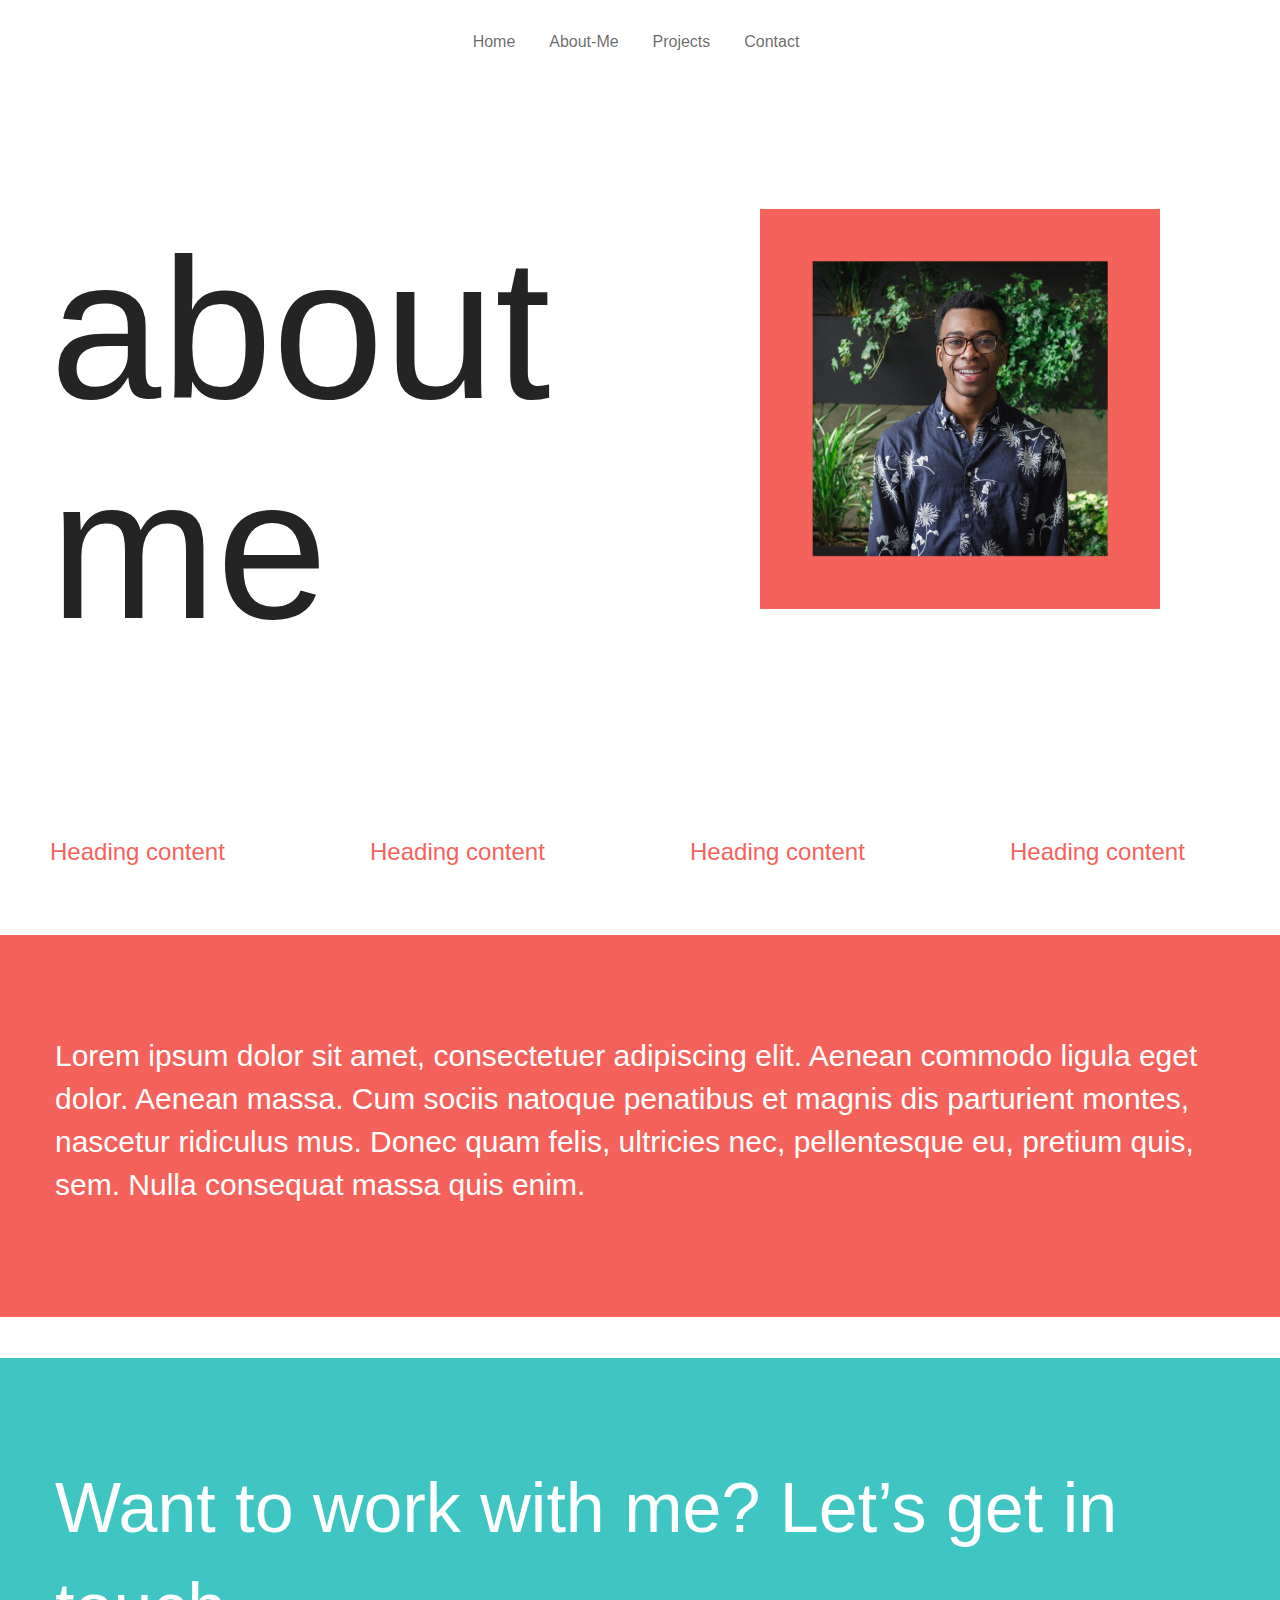
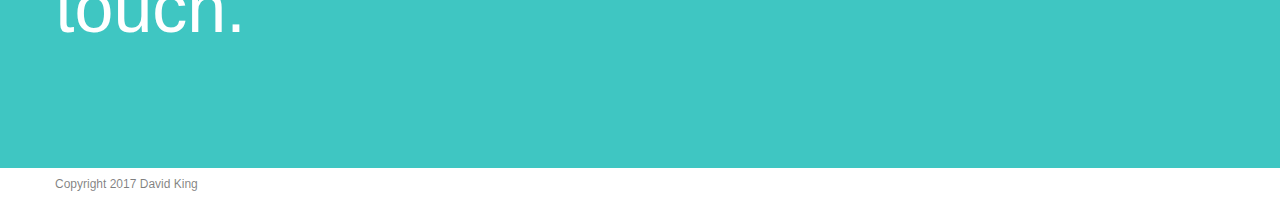
==== about-me.html @ 6af310e0 "edits" ====
<!doctype html>
<html>
<head>
    <meta charset="utf-8">
    <meta name="keywords" content="">
    <meta name="description" content="">
    <meta name="viewport" content="width=device-width, initial-scale=1, user-scalable=0">
    <link rel="shortcut icon" type="image/png" href="favicon.png">
    
	<link rel="stylesheet" type="text/css" href="./css/bootstrap.min.css">
	<link rel="stylesheet" type="text/css" href="style.css">
	<link rel="stylesheet" href="./css/animate.min.css"><link rel="stylesheet" href="./css/font-awesome.min.css">
    
	<script src="./js/jquery-2.1.0.min.js"></script>
	<script src="./js/bootstrap.min.js"></script>
	<script src="./js/blocs.min.js"></script>
    <title>About-Me</title>

    
<!-- Google Analytics -->
 
<!-- Google Analytics END -->
    
</head>
<body>
<!-- Main container -->
<div class="page-container">
    
<!-- bloc-0 -->
<div class="bloc l-bloc bgc-white" id="bloc-0">
	<div class="container">
		<nav class="navbar nav-center row">
			<div class="navbar-header">
				<button id="nav-toggle" type="button" class="ui-navbar-toggle navbar-toggle" data-toggle="collapse" data-target=".navbar-1">
					<span class="sr-only">Toggle navigation</span><span class="icon-bar"></span><span class="icon-bar"></span><span class="icon-bar"></span>
				</button>
			</div>
			<div class="collapse navbar-collapse navbar-1">
				<ul class="site-navigation nav navbar-nav ">
					<li>
						<a href="index.html">Home</a>
					</li>
					<li>
						<a href="about-me.html">About-Me</a>
					</li>
					<li>
						<a href="projects.html">Projects</a>
					</li>
					<li>
						<a href="#contact" id="pl-undefined">Contact</a>
					</li>
				</ul>
			</div>
		</nav>
	</div>
</div>
<!-- bloc-0 END -->

<!-- Bloc Group -->
<div class='bloc-group'>

<!-- bloc-7 -->
<div class="bloc bloc-tile-2 bgc-white l-bloc" id="bloc-7">
	<div class="container bloc-lg">
		<div class="row">
			<div class="col-sm-12">
				<h1 class="mg-md spec-font  tc-dark-jungle-green">
					about me
				</h1>
			</div>
		</div>
	</div>
</div>
<!-- bloc-7 END -->

<!-- bloc-8 -->
<div class="bloc bgc-white bloc-tile-2 l-bloc" id="bloc-8">
	<div class="container bloc-lg">
		<div class="row">
			<div class="col-sm-12">
				<img src="img/border-pic.png" class="center-block img-responsive" width="400" height="400" />
			</div>
		</div>
	</div>
</div>
<!-- bloc-8 END -->
</div>
<!-- Bloc Group END -->

<!-- Bloc Group -->
<div class='bloc-group'>

<!-- bloc-9 -->
<div class="bloc bloc-tile-4 bgc-white l-bloc" id="bloc-9">
	<div class="container bloc-md">
		<div class="row">
			<div class="col-sm-12">
				<h3 class="mg-md tc-pastel-red">
					Heading content
				</h3>
			</div>
		</div>
	</div>
</div>
<!-- bloc-9 END -->

<!-- bloc-10 -->
<div class="bloc bgc-white bloc-tile-4 l-bloc" id="bloc-10">
	<div class="container bloc-md">
		<div class="row">
			<div class="col-sm-12">
				<h3 class="mg-md tc-pastel-red">
					Heading content
				</h3>
			</div>
		</div>
	</div>
</div>
<!-- bloc-10 END -->

<!-- bloc-11 -->
<div class="bloc bgc-white bloc-tile-4 l-bloc" id="bloc-11">
	<div class="container bloc-md">
		<div class="row">
			<div class="col-sm-12">
				<h3 class="mg-md tc-pastel-red">
					Heading content
				</h3>
			</div>
		</div>
	</div>
</div>
<!-- bloc-11 END -->

<!-- bloc-12 -->
<div class="bloc bloc-tile-4 bgc-white l-bloc" id="bloc-12">
	<div class="container bloc-md">
		<div class="row">
			<div class="col-sm-12">
				<h3 class="mg-md tc-pastel-red">
					Heading content
				</h3>
			</div>
		</div>
	</div>
</div>
<!-- bloc-12 END -->
</div>
<!-- Bloc Group END -->

<!-- contact -->
<div class="bloc bgc-pastel-red tc-white" id="contact">
	<div class="container bloc-lg">
		<div class="row">
			<div class="col-sm-12">
				<p>
					Lorem ipsum dolor sit amet, consectetuer adipiscing elit. Aenean commodo ligula eget dolor. Aenean massa. Cum sociis natoque penatibus et magnis dis parturient montes, nascetur ridiculus mus. Donec quam felis, ultricies nec, pellentesque eu, pretium quis, sem. Nulla consequat massa quis enim.
				</p>
			</div>
		</div>
	</div>
</div>
<!-- contact END -->

<!-- bloc-14 -->
<div class="bloc bgc-white l-bloc" id="bloc-14">
	<div class="container bloc-sm">
		<div class="row">
			<div class="col-sm-12">
			</div>
		</div>
	</div>
</div>
<!-- bloc-14 END -->

<!-- bloc-15 -->
<div class="bloc bgc-medium-turquoise tc-white" id="bloc-15">
	<div class="container bloc-lg">
		<div class="row">
			<div class="col-sm-12">
				<p>
					Want to work with me? Let&rsquo;s get in touch.
				</p>
			</div>
		</div>
	</div>
</div>
<!-- bloc-15 END -->

<!-- ScrollToTop Button -->
<a class="bloc-button btn btn-d scrollToTop" onclick="scrollToTarget('1')"><span class="fa fa-chevron-up"></span></a>
<!-- ScrollToTop Button END-->


<!-- Footer - bloc-26 -->
<div class="bloc bgc-white l-bloc" id="bloc-26">
	<div class="container">
		<div class="row">
			<div class="col-sm-12">
				<h6 class="mg-md">
					Copyright 2017 David King
				</h6>
			</div>
		</div>
	</div>
</div>
<!-- Footer - bloc-26 END -->

</div>
<!-- Main container END -->
    

</body>
</html>
---- style.css ----
/*-----------------------------------------------------------------------------------
	    me
        Built with Blocs
-----------------------------------------------------------------------------------*/

body{
	margin:0;
	padding:0;
    background:#FFF;
    overflow-x:hidden;
    -webkit-font-smoothing: antialiased;
    -moz-osx-font-smoothing: grayscale;
}
a:hover{text-decoration: none; cursor:pointer;}

a,button{outline: none!important;} /* Prevent ugly blue glow on chrome and safari */

#page-loading-blocs-notifaction{position: fixed;top: 0;bottom: 0;width: 100%;z-index:100000;background:#FFFFFF url("img/pageload-spinner.gif") no-repeat center center;}

/* = Blocs
-------------------------------------------------------------- */

.bloc{
	width:100%;
	clear:both;
	background: 50% 50% no-repeat;
	padding:0 50px;
	-webkit-background-size: cover;
	-moz-background-size: cover;
	-o-background-size: cover;
	background-size: cover;
	position:relative;
}
.bloc .container{
	padding-left:0;
	padding-right:0;
}


/* Sizes */

.bloc-lg{
	padding:100px 50px;
}
.bloc-md{
	padding:50px;
}
.bloc-sm{
	padding:20px 50px;
}


/* Group Styles */

.bloc-group{
	display:flex;
}
.bloc-group .bloc{
	flex: 1;
}
.bloc-tile-2{
	width:50%;
}
.bloc-tile-3{
	width:33.33333333%;
}
.bloc-tile-4{
	width:25%;
}
.bloc-tile-2 .container, .bloc-tile-3 .container, .bloc-tile-4 .container{
	width:100%;
}


/* Background Styles */

.bg-center,.bg-l-edge,.bg-r-edge,.bg-t-edge,.bg-b-edge,.bg-tl-edge,.bg-bl-edge,.bg-tr-edge,.bg-br-edge,.bg-repeat{
	-webkit-background-size: auto!important;
	-moz-background-size: auto!important;
	-o-background-size: auto!important;
	background-size: auto!important;
}


/* Video Background Styles */

.video-bg-container, .bloc-video{
	position: absolute;
	top: 0;
	bottom: 0;
	left: 50%;
	right: -50%;
	overflow: hidden;
	transform: translateX(-50%);
	-webkit-transform:translateX(-50%);
}
.bloc-video{
	width: auto;
	height: auto;
	min-width: 100%;
	min-height: 100%;
	z-index: 0;
}


/* Background Effects */

.b-parallax{
	background-attachment:fixed;
}


/* Dark theme */

.d-bloc{
	color:rgba(255,255,255,.7);
}
.d-bloc button:hover{
	color:rgba(255,255,255,.9);
}
.d-bloc .icon-round,.d-bloc .icon-square,.d-bloc .icon-rounded,.d-bloc .icon-semi-rounded-a,.d-bloc .icon-semi-rounded-b{
	border-color:rgba(255,255,255,.9);
}
.d-bloc .divider-h span{
	border-color:rgba(255,255,255,.2);
}
.d-bloc .a-btn,.d-bloc .navbar a,.d-bloc .navbar-brand, .d-bloc a .icon-sm, .d-bloc a .icon-md, .d-bloc a .icon-lg, .d-bloc a .icon-xl, .d-bloc h1 a, .d-bloc h2 a, .d-bloc h3 a, .d-bloc h4 a, .d-bloc h5 a, .d-bloc h6 a, .d-bloc p a{
	color:rgba(255,255,255,.6);
}
.d-bloc .a-btn:hover,.d-bloc .navbar a:hover,.d-bloc .navbar-brand:hover,.d-bloc a:hover .icon-sm, .d-bloc a:hover .icon-md, .d-bloc a:hover .icon-lg, .d-bloc a:hover .icon-xl, .d-bloc h1 a:hover, .d-bloc h2 a:hover, .d-bloc h3 a:hover, .d-bloc h4 a:hover, .d-bloc h5 a:hover, .d-bloc h6 a:hover, .d-bloc p a:hover{
	color:rgba(255,255,255,1);
}
.d-bloc .navbar-toggle .icon-bar{
	background:rgba(255,255,255,1);
}
.d-bloc .btn-wire,.d-bloc .btn-wire:hover{
	color:rgba(255,255,255,1);
	border-color:rgba(255,255,255,1);
}
.d-bloc .panel{
	color:rgba(0,0,0,.5);
}
.d-bloc .panel button:hover{
	color:rgba(0,0,0,.7);
}
.d-bloc .panel icon{
	border-color:rgba(0,0,0,.7);
}
.d-bloc .panel .divider-h span{
	border-color:rgba(0,0,0,.1);
}
.d-bloc .panel .a-btn{
	color:rgba(0,0,0,.6);
}
.d-bloc .panel .a-btn:hover{
	color:rgba(0,0,0,1);
}
.d-bloc .panel .btn-wire, .d-bloc .panel .btn-wire:hover{
	color:rgba(0,0,0,.7);
	border-color:rgba(0,0,0,.3);
}


/* Light theme */

.d-bloc .panel,.l-bloc{
	color:rgba(0,0,0,.5);
}
.d-bloc .panel button:hover,.l-bloc button:hover{
	color:rgba(0,0,0,.7);
}
.l-bloc .icon-round,.l-bloc .icon-square,.l-bloc .icon-rounded,.l-bloc .icon-semi-rounded-a,.l-bloc .icon-semi-rounded-b{
	border-color:rgba(0,0,0,.7);
}
.d-bloc .panel .divider-h span,.l-bloc .divider-h span{
	border-color:rgba(0,0,0,.1);
}
.d-bloc .panel .a-btn,.l-bloc .a-btn,.l-bloc .navbar a,.l-bloc .navbar-brand,.l-bloc a .icon-sm, .l-bloc a .icon-md, .l-bloc a .icon-lg, .l-bloc a .icon-xl, .l-bloc h1 a, .l-bloc h2 a, .l-bloc h3 a, .l-bloc h4 a, .l-bloc h5 a, .l-bloc h6 a, .l-bloc p a{
	color:rgba(0,0,0,.6);
}
.d-bloc .panel .a-btn:hover,.l-bloc .a-btn:hover,.l-bloc .navbar a:hover, .l-bloc .navbar-brand:hover, .l-bloc a:hover .icon-sm, .l-bloc a:hover .icon-md, .l-bloc a:hover .icon-lg, .l-bloc a:hover .icon-xl, .l-bloc h1 a:hover, .l-bloc h2 a:hover, .l-bloc h3 a:hover, .l-bloc h4 a:hover, .l-bloc h5 a:hover, .l-bloc h6 a:hover, .l-bloc p a:hover{
	color:rgba(0,0,0,1);
}
.l-bloc .navbar-toggle .icon-bar{
	color:rgba(0,0,0,.6);
}
.d-bloc .panel .btn-wire,.d-bloc .panel .btn-wire:hover,.l-bloc .btn-wire,.l-bloc .btn-wire:hover{
	color:rgba(0,0,0,.7);
	border-color:rgba(0,0,0,.3);
}

/* Bloc text custom styling */

#bloc-0 ul{
	line-height: 65px;
}
#bloc-1 h1{
	font-size: 200px;
	line-height: 400px;
}
#bloc-2 h2{
	font-size: 100px;
}
#contact-1 p{
	font-size: 70px;
}
#bloc-7 h1{
	font-size: 200px;
}
#contact p{
	font-size: 30px;
}
#bloc-15 p{
	font-size: 70px;
}
#bloc-16 h1{
	font-size: 200px;
}
#bloc-25 p{
	font-size: 70px;
}

/* = NavBar
-------------------------------------------------------------- */

.navbar{
	margin-bottom: 0;
	z-index:1;
}
.navbar-brand{
	height:auto;
	padding:3px 15px;
	font-size:25px;
	font-weight:normal;
	font-weight:600;
	line-height:44px;
}
.navbar-brand img{
	max-height: 200px;
	margin: 0 5px 0 0;
	display:inline;
}
.nav-center .navbar-brand img{
	margin:0;
}
.navbar .nav{
	padding-top: 2px;
	margin-right: -16px;
	float:right;
	z-index:1;
}
.nav > li{
	float:left;
	margin-top:4px;
	font-size:16px;
}
.navbar-nav .open .dropdown-menu > li > a{
	text-align: inherit;
}
.nav > li a:hover, .nav > li a:focus{
	background:transparent;
}
.navbar-toggle{
	margin: 10px 10px 0 0;
	border: 0px;
}
.navbar-toggle:hover{
	background:transparent!important;
}
.navbar-toggle .icon-bar{
	background-color: rgba(0,0,0,.5);
	width: 26px;
}
 /* Inverted navbar */

.nav-invert .navbar .nav{
	float:left;
}
.nav-invert .navbar-header, .nav-invert .navbar-brand{
	float:right;
}
@media (min-width: 768px){
	.site-navigation{
		position:absolute;
		top:50%;
		right:20px;
		transform:translate(0, -50%);
		-webkit-transform:translateY(-50%);
	}
	.nav > li .dropdown-menu a,.nav > li .dropdown-menu a:hover{
		color:#484848;
	}
	.nav-invert .site-navigation{
		left:0;
		right:0;
	}
	.nav-center{
		text-align:center;
	}
	.nav-center .navbar-header{
		width:100%;
	}
	.nav-center .navbar-header, .nav-center .navbar-brand, .nav-center .nav > li{
		float: none;
		display:inline-block;
	}
	.nav-center .site-navigation{
		position:relative;
		width:100%;
		margin-top:20px;
	}
.nav-center.mini-nav .navbar-toggle{
	float:none;
	margin: 10px auto 0;
	}
}
.nav > li > .dropdown a{
	background: none!important;
	display: block;
	padding: 14px 15px;
}

nav .caret{
	margin: 0 5px;
}
/* Dropdown Menus SubMenu */
	.dropdown-menu .dropdown-menu{
	top:-8px;
	left:100%;
}
.dropdown-menu .dropmenu-flow-right{
	top:100%;
	left:0;
	margin-left: -1px;
	border-top-left-radius: 0;
	border-top-right-radius: 0;
}
.dropdown-menu .dropdown span{
	border: 4px solid black;
	border-top-color:transparent;
	border-right-color:transparent;
	border-bottom-color:transparent;
	margin: 6px -5px 0 0!important;
	float: right;
}

/* = Bric adjustment margins
-------------------------------------------------------------- */

.mg-md{
	margin-top:10px;
	margin-bottom:20px;
}

/* = Buttons
-------------------------------------------------------------- */

.btn{
	margin: 0 5px 5px 0;
}
.btn.pull-right{
	margin: 0 0 5px 5px;
}
.btn-d,.btn-d:hover,.btn-d:focus{
	color:#FFF;
	background:rgba(0,0,0,.3);
}

/* Prevent ugly blue glow on chrome and safari */
button{
	outline: none!important;
}

.btn .caret{
	margin:0 0 0 5px}.dropdown a .caret{
	margin:0 0 0 5px}.btn-dropdown .dropdown-menu .dropdown{
	padding: 3px 20px;
}





.panel-sq, .panel-sq .panel-heading, .panel-sq .panel-footer{
	border-radius:0;
}
.panel-rd{
	border-radius:30px;
}
.panel-rd .panel-heading{
	border-radius:29px 29px 0 0;
}
.panel-rd .panel-footer{
	border-radius:0 0 29px 29px;
}



/* iFrame */

iframe{
	border:0;
}


/* ScrollToTop button */

.scrollToTop{
	width:40px;
	height:40px;
	position:fixed;
	bottom:20px;
	right:20px;
	opacity: 0;
	z-index: 500;
	transition: all .3s ease-in-out;
}
.scrollToTop span{
	margin-top: 6px;
}
.showScrollTop{
	font-size: 14px;
	opacity: 1;
}
/* = iPhone 6 Devices
-------------------------------------------------------------- */

.blocsapp-device-iphone6{
	background-repeat:no-repeat;
	background-size:contain;
	background-position:center;
	display: block;
	width:100%;
	height:auto;
	padding: 18%;
}
.blocsapp-device-iphone6 img{
	width:100%;
	height:auto;
	margin: 0 auto;
}
.blocsapp-device-iphone6.iphone6-space-grey{
	background-image:url("img/Apple-iPhone-6s-Space-Gray.png");
}
/* = iPad Devices
-------------------------------------------------------------- */

.blocsapp-device-ipad{
	background-repeat:no-repeat;
	background-size:contain;
	background-position:center;
	display: block;
	width:100%;
	height:auto;
	padding: 13.4%;
}
.blocsapp-device-ipad img{
	width:100%;
	height:auto;
	margin: 0 auto;
}
.blocsapp-device-ipad.ipad-silver{
	background-image:url("img/Apple-iPad-Air-2-Silver.png");
}
/* = MacBook Devices
-------------------------------------------------------------- */

.blocsapp-device-mb{
	background-repeat:no-repeat;
	background-size:contain;
	background-position:center;
	display: block;
	width:100%;
	height:auto;
	padding: 3.6% 15% 7.5%;
}
.blocsapp-device-mb img{
	width:100%;
	height:auto;
	margin: 0 auto;
}
/* = MacBook Space Grey
-------------------------------------------------------------- */

.mb-space-grey{
	background-image:url("img/Apple-Macbook-Space-Grey.png");
}

/* = Custom Styling
-------------------------------------------------------------- */

h1,h2,h3,h4,h5,h6,p,label,.btn,a{
	font-family:"Helvetica";
}
.container{
	max-width:1170px;
}
.hero-link{
	font-family:"Montserrat";
	font-size:36px;
	background-color:rgba(0,0,0,0.0)}.send-to-back{
	display:;
	overflow:visible;
	float:none;
}
.form-label{
	font-size:36px;
}
.form-box{
	border-style:solid;
	border-color:#E8EBED;
	border-width:3px 3px 3px 3px;
	padding:20px 20px 20px 20px;
}

/* = Colour
-------------------------------------------------------------- */

/* Background colour styles */

.bgc-white{
	background-color:#ffffff;
}
.bgc-medium-turquoise{
	background-color:#3FC6C2;
}
.bgc-pastel-red{
	background-color:#F5625B;
}
/* Text colour styles */

.tc-dark-jungle-green{
	color:#242425!important;
}
.tc-white{
	color:#ffffff!important;
}
.tc-pastel-red{
	color:#F5625B!important;
}
/* Button colour styles */

.btn-sandy-brown{
	background:#FFAC5C;
	color:rgba(0,0,0,.5)!important;
}
.btn-sandy-brown:hover{
	background:#cc8a4a;
	color:rgba(0,0,0,.5)!important;
}




/* = Mobile adjustments 
-------------------------------------------------------------- */
@media (max-width: 1024px)
{
    .bloc{
        padding-left: 20px; 
        padding-right: 20px;  
    }
    .bloc.full-width-bloc, .bloc-tile-2.full-width-bloc .container, .bloc-tile-3.full-width-bloc .container, .bloc-tile-4.full-width-bloc .container{
        padding-left: 0; 
        padding-right: 0;  
    }
}
@media (max-width: 992px) and (min-width: 768px)
{
    .navbar .nav{
		max-width:80%
    }
	.nav-center.navbar .nav{
		max-width:100%
    }
}
@media only screen and (min-device-width : 768px) and (max-device-width : 1024px) and (orientation : landscape) {.b-parallax{background-attachment:scroll;}}
@media (max-width: 768px)
{
    .container{width:100%;}
    .b-parallax{background-attachment:scroll;}
    .page-container, #hero-bloc{overflow-x: hidden;position: relative;} /* Prevent unwanted side scroll on mobile */
    .bloc-group, .bloc-group .bloc{display:block;width:100%;}
    .bloc-tile-2 .container, .bloc-tile-3 .container, .bloc-tile-4 .container{padding-left: 10px;padding-right: 10px;}
}
@media (max-width: 767px)
{
    .page-container{
        overflow-x: hidden;
        position:relative;
    }
    h1,h2,h3,h4,h5,h6,p,#disqus_thread{
        padding-left:10px!important; 
        padding-right:10px!important; 
    }
    #hero-bloc h1{
        font-size:40px;
    }
    #hero-bloc h2{
        font-size:34px;
    }
    #hero-bloc h3{
        font-size:25px;
    }
    .b-parallax{
        background-attachment:scroll;
    }
    .navbar .nav{
        padding-top: 0;
        border-top:1px solid rgba(0,0,0,.2);
        float:none!important;
    }
    .navbar.row{
        margin-left: 0;
        margin-right: 0;
    }
    .site-navigation{
	   position:inherit;
	   transform:none;
	   -webkit-transform:none;
	   -ms-transform:none;
    }  
    .nav > li{
        margin-top: 0;
        border-bottom:1px solid rgba(0,0,0,.1);
        background:rgba(0,0,0,.05);
        text-align: left;
        padding-left:15px;
        width:100%;
    }
    .nav > li:hover{
        background:rgba(0,0,0,.08);
    }
    .dropdown .dropdown a .caret{   
        float: none;
        margin: 5px 0 0 10px!important;
        border: 4px solid black;
        border-bottom-color: transparent;
        border-right-color: transparent;
        border-left-color: transparent;
    }
    
    #hero-bloc .navbar .nav{
        background:rgba(0,0,0,.8);
    }
    #hero-bloc .navbar .nav a{
        color:rgba(255,255,255,.6);
    }
    .hero{
        padding:50px 0;
    }
    .hero-nav{
        left:-1px;
        right:-1px;
    }
    .navbar-collapse{
        padding:0;
        overflow-x: hidden;
        -webkit-box-shadow: none;
        box-shadow: none;
    }
    .navbar-brand img{
        max-height: 40px;
        width:auto;   
    }
    .nav-invert .navbar-header{
        float: none;
        width:100%;
    }
    .nav-invert .navbar-toggle{
        float:left; 
    }
    .bloc-xxl,.bloc-xl,.bloc-lg{
        padding: 40px 0;
    }
    .bloc-sm,.bloc-md{
        padding-left: 0; 
        padding-right: 0;
    }
    .a-block{
        padding:0 10px;
    }
    .btn-dwn{
       display:none; 
    }
    .voffset{
        margin-top:5px;
    }
    .voffset-md{
        margin-top:20px;
    }
    .voffset-lg{
        margin-top:30px;
    }
    form{
        padding:5px;
    }
    .close-lightbox{
        display:inline-block;
    }
    .video-bg-container{
        display:none;
    }
    .blocsapp-device-iphone5{
	   background-size: 216px 425px;
	   padding-top:60px;
	   width:216px;
	   height:425px;
    }
    .blocsapp-device-iphone5 img{
	   width: 180px;
	   height: 320px;
    }
}

@media (max-width: 400px)
{    
    .bloc{
        padding-left: 0; 
        padding-right: 0;  
        -webkit-background-size: auto 200%;
        -moz-background-size: auto 200%;
        -o-background-size: auto 200%;
        background-size: auto 200%;
    }
}
@media (max-width: 420px){
	.bloc-mob-center-text{
	text-align:center;
}
 #bloc-1 h1{
	font-size: 100px;
	line-height: ;
}
#bloc-2 h2{
	font-size: 80px;
}
#contact-1 p{
	font-size: 40px;
}
#bloc-7 h1{
	font-size: 100px;
}
/* = Text Mobile Alignment Classes
-------------------------------------------------------------- */
.text-center-xs{
	text-align:center;
}
}
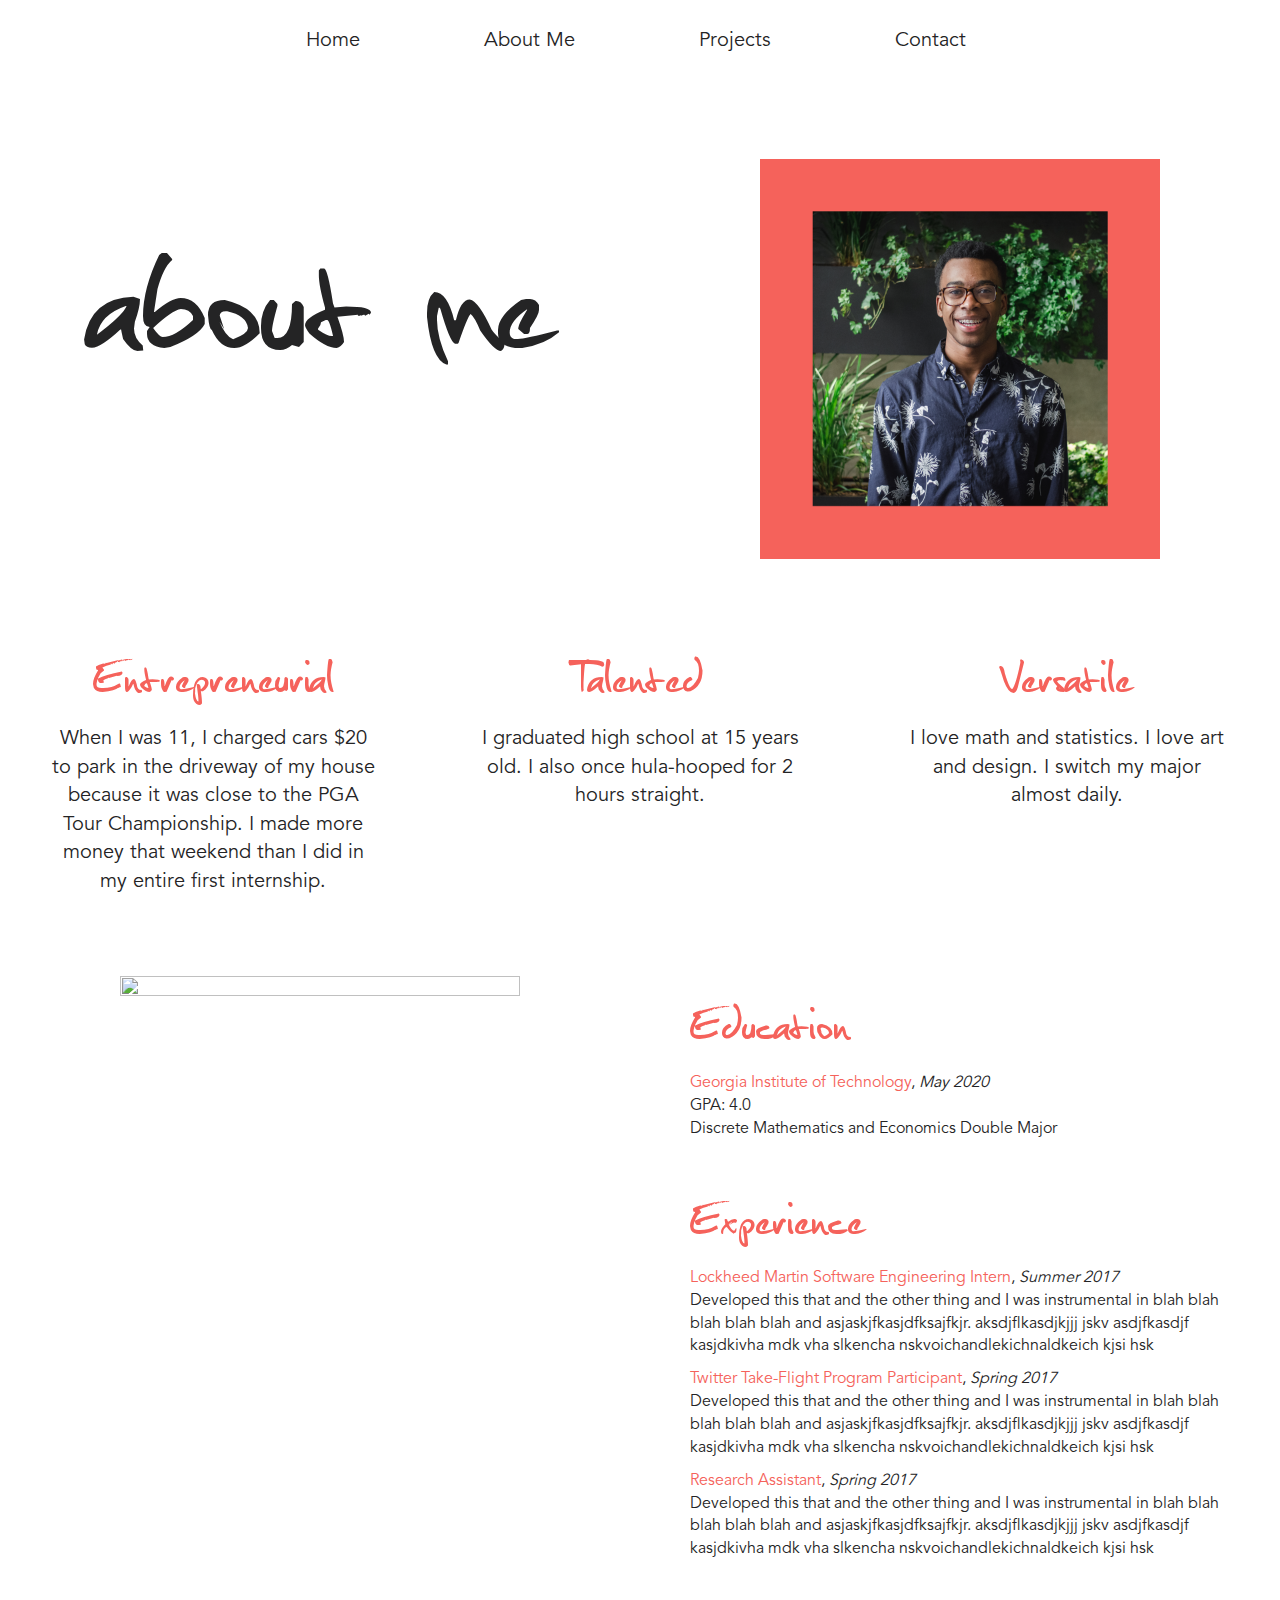
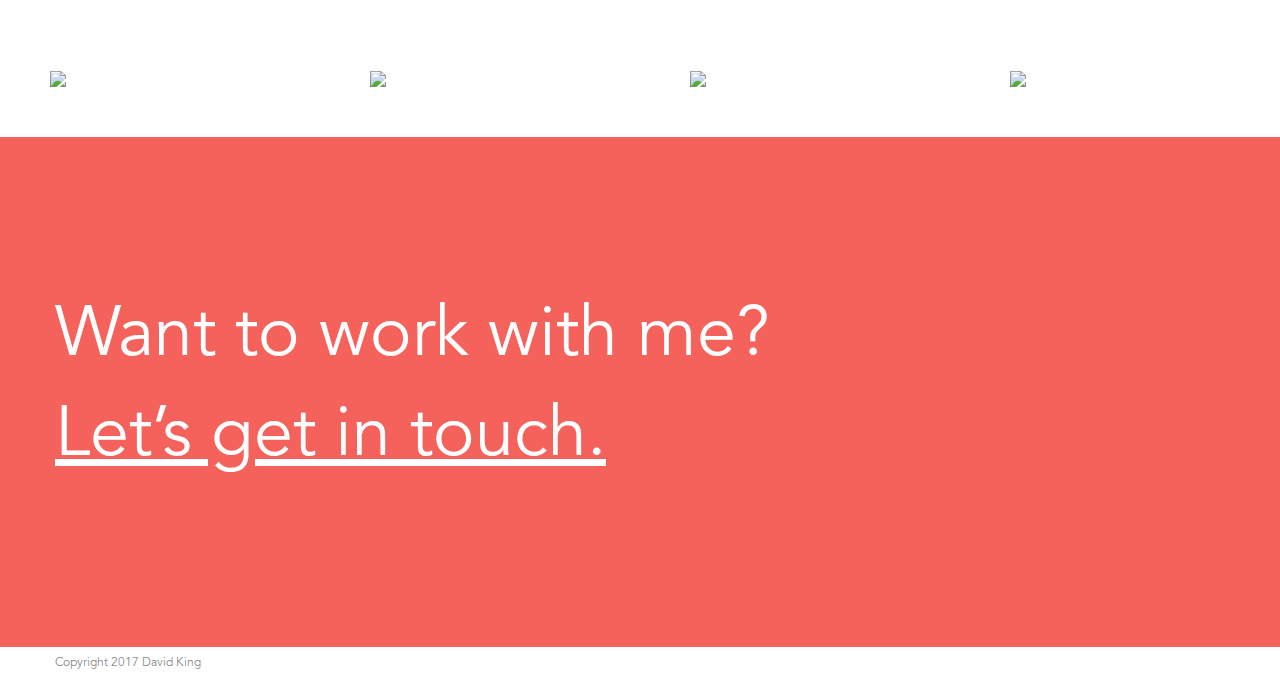
==== commit 01ca02ad: "editing more stuff" ====
--- a/about-me.html
+++ b/about-me.html
@@ -5,7 +5,7 @@
     <meta name="keywords" content="">
     <meta name="description" content="">
     <meta name="viewport" content="width=device-width, initial-scale=1, user-scalable=0">
-    <link rel="shortcut icon" type="image/png" href="favicon.png">
+    <link rel="shortcut icon" type="image/png" href="favicon-2.png">
     
 	<link rel="stylesheet" type="text/css" href="./css/bootstrap.min.css">
 	<link rel="stylesheet" type="text/css" href="style.css">
@@ -14,7 +14,7 @@
 	<script src="./js/jquery-2.1.0.min.js"></script>
 	<script src="./js/bootstrap.min.js"></script>
 	<script src="./js/blocs.min.js"></script>
-    <title>About-Me</title>
+    <title>About Me</title>
 
     
 <!-- Google Analytics -->
@@ -38,16 +38,16 @@
 			<div class="collapse navbar-collapse navbar-1">
 				<ul class="site-navigation nav navbar-nav ">
 					<li>
-						<a href="index.html">Home</a>
-					</li>
-					<li>
-						<a href="about-me.html">About-Me</a>
-					</li>
-					<li>
-						<a href="projects.html">Projects</a>
-					</li>
-					<li>
-						<a href="#contact" id="pl-undefined">Contact</a>
+						<a class='nav-link tc-dark-jungle-green' href="index.html">Home</a>
+					</li>
+					<li>
+						<a class='nav-link tc-dark-jungle-green' href="about-me.html">About Me</a>
+					</li>
+					<li>
+						<a class='nav-link tc-dark-jungle-green' href="projects.html">Projects</a>
+					</li>
+					<li>
+						<a class='nav-link tc-dark-jungle-green' href="contact.html">Contact</a>
 					</li>
 				</ul>
 			</div>
@@ -61,10 +61,10 @@
 
 <!-- bloc-7 -->
 <div class="bloc bloc-tile-2 bgc-white l-bloc" id="bloc-7">
-	<div class="container bloc-lg">
-		<div class="row">
-			<div class="col-sm-12">
-				<h1 class="mg-md spec-font  tc-dark-jungle-green">
+	<div class="container bloc-md">
+		<div class="row">
+			<div class="col-sm-12">
+				<h1 class="mg-md spec-font text-center tc-dark-jungle-green">
 					about me
 				</h1>
 			</div>
@@ -75,7 +75,7 @@
 
 <!-- bloc-8 -->
 <div class="bloc bgc-white bloc-tile-2 l-bloc" id="bloc-8">
-	<div class="container bloc-lg">
+	<div class="container bloc-md">
 		<div class="row">
 			<div class="col-sm-12">
 				<img src="img/border-pic.png" class="center-block img-responsive" width="400" height="400" />
@@ -91,13 +91,16 @@
 <div class='bloc-group'>
 
 <!-- bloc-9 -->
-<div class="bloc bloc-tile-4 bgc-white l-bloc" id="bloc-9">
-	<div class="container bloc-md">
-		<div class="row">
-			<div class="col-sm-12">
-				<h3 class="mg-md tc-pastel-red">
-					Heading content
+<div class="bloc bloc-tile-3 bgc-white l-bloc" id="bloc-9">
+	<div class="container bloc-sm">
+		<div class="row">
+			<div class="col-sm-12">
+				<h3 class="mg-md text-center tc-pastel-red spec-font" style='font-size:60px' >
+					Entrepreneurial
 				</h3>
+				<p class='about-desc text-center tc-dark-jungle-green'>
+					When I was 11, I charged cars $20 to park in the driveway of my house because it was close to the PGA Tour Championship. I made more money that weekend than I did in my entire first internship.
+				</p>
 			</div>
 		</div>
 	</div>
@@ -105,13 +108,16 @@
 <!-- bloc-9 END -->
 
 <!-- bloc-10 -->
-<div class="bloc bgc-white bloc-tile-4 l-bloc" id="bloc-10">
-	<div class="container bloc-md">
-		<div class="row">
-			<div class="col-sm-12">
-				<h3 class="mg-md tc-pastel-red">
-					Heading content
+<div class="bloc bgc-white bloc-tile-3 l-bloc" id="bloc-10">
+	<div class="container bloc-sm">
+		<div class="row">
+			<div class="col-sm-12">
+				<h3 class="mg-md text-center tc-pastel-red spec-font" style='font-size:60px'>
+					Talented
 				</h3>
+				<p class='about-desc text-center tc-dark-jungle-green'>
+					I graduated high school at 15 years old. I also once hula-hooped for 2 hours straight.
+				</p>
 			</div>
 		</div>
 	</div>
@@ -119,67 +125,129 @@
 <!-- bloc-10 END -->
 
 <!-- bloc-11 -->
-<div class="bloc bgc-white bloc-tile-4 l-bloc" id="bloc-11">
-	<div class="container bloc-md">
-		<div class="row">
-			<div class="col-sm-12">
-				<h3 class="mg-md tc-pastel-red">
-					Heading content
+<div class="bloc bgc-white bloc-tile-3 l-bloc" id="bloc-11">
+	<div class="container bloc-sm">
+		<div class="row">
+			<div class="col-sm-12">
+				<h3 class="mg-md text-center tc-pastel-red spec-font" style='font-size:60px'>
+					Versatile
 				</h3>
+				<p class='about-desc text-center tc-dark-jungle-green'>
+					I love math and statistics. I love art and design. I switch my major almost daily.
+				</p>
 			</div>
 		</div>
 	</div>
 </div>
 <!-- bloc-11 END -->
-
-<!-- bloc-12 -->
-<div class="bloc bloc-tile-4 bgc-white l-bloc" id="bloc-12">
-	<div class="container bloc-md">
-		<div class="row">
-			<div class="col-sm-12">
-				<h3 class="mg-md tc-pastel-red">
-					Heading content
-				</h3>
-			</div>
-		</div>
-	</div>
-</div>
-<!-- bloc-12 END -->
 </div>
 <!-- Bloc Group END -->
 
-<!-- contact -->
-<div class="bloc bgc-pastel-red tc-white" id="contact">
-	<div class="container bloc-lg">
-		<div class="row">
-			<div class="col-sm-12">
-				<p>
-					Lorem ipsum dolor sit amet, consectetuer adipiscing elit. Aenean commodo ligula eget dolor. Aenean massa. Cum sociis natoque penatibus et magnis dis parturient montes, nascetur ridiculus mus. Donec quam felis, ultricies nec, pellentesque eu, pretium quis, sem. Nulla consequat massa quis enim.
-				</p>
-			</div>
-		</div>
-	</div>
-</div>
-<!-- contact END -->
-
-<!-- bloc-14 -->
-<div class="bloc bgc-white l-bloc" id="bloc-14">
-	<div class="container bloc-sm">
-		<div class="row">
-			<div class="col-sm-12">
-			</div>
-		</div>
-	</div>
-</div>
-<!-- bloc-14 END -->
+<!-- Bloc Group -->
+<div class='bloc-group'>
+	<div class="bloc bloc-tile-2 bgc-white l-bloc" id="bloc-12">
+		<div class="container bloc-md">
+			<div class="row">
+				<div class="col-sm-12">
+					<img src="img/download-resume.png" class="center-block img-responsive" width="400" height="400" />
+				</div>
+			</div>
+		</div>
+	</div>
+
+	<div class="bloc bloc-tile-2 bgc-white l-bloc" id="bloc-13">
+		<div class="container bloc-md">
+			<div class="row">
+				<div class="col-sm-12">
+					<h3 class="mg-md tc-pastel-red spec-font" style='font-size:60px'>
+						Education
+					</h3>
+					<p class='resume-desc tc-dark-jungle-green'>
+						<span class='tc-pastel-red' >Georgia Institute of Technology</span>, <span style='font-style:italic; '>May 2020</span><br>
+						GPA: 4.0<br>
+						Discrete Mathematics and Economics Double Major<br>
+					</p>
+					<br>
+					<h3 class="mg-md tc-pastel-red spec-font" style='font-size:60px' >
+						Experience
+					</h3>
+					<p class='resume-desc tc-dark-jungle-green'>
+						<span class='tc-pastel-red' >Lockheed Martin Software Engineering Intern</span>, <span style='font-style:italic; '>Summer 2017</span><br>
+						Developed this that and the other thing and I was instrumental in blah blah blah blah blah and asjaskjfkasjdfksajfkjr. aksdjflkasdjkjjj jskv
+						asdjfkasdjf kasjdkivha mdk vha slkencha nskvoichandlekichnaldkeich kjsi hsk
+						<br>
+					</p>
+					<p class='resume-desc tc-dark-jungle-green'>
+						<span class='tc-pastel-red' >Twitter Take-Flight Program Participant</span>, <span style='font-style:italic; '>Spring 2017</span><br>
+						Developed this that and the other thing and I was instrumental in blah blah blah blah blah and asjaskjfkasjdfksajfkjr. aksdjflkasdjkjjj jskv
+						asdjfkasdjf kasjdkivha mdk vha slkencha nskvoichandlekichnaldkeich kjsi hsk
+						<br>
+					</p>
+					<p class='resume-desc tc-dark-jungle-green'>
+						<span class='tc-pastel-red' >Research Assistant</span>, <span style='font-style:italic; '>Spring 2017</span><br>
+						Developed this that and the other thing and I was instrumental in blah blah blah blah blah and asjaskjfkasjdfksajfkjr. aksdjflkasdjkjjj jskv
+						asdjfkasdjf kasjdkivha mdk vha slkencha nskvoichandlekichnaldkeich kjsi hsk
+						<br>
+					</p>
+
+				</div>
+			</div>
+		</div>
+	</div>
+</div>
+<!-- Bloc Group END -->
+
+<!-- Bloc Group -->
+<div class='bloc-group'>
+
+<div class="bloc bloc-tile-4 bgc-white l-bloc" id="skills-1">
+	<div class="container bloc-md">
+		<div class="row">
+			<div class="col-sm-12">
+				<img src="img/skills-1.png" class="center-block img-responsive" />
+			</div>
+		</div>
+	</div>
+</div>
+
+<div class="bloc bgc-white bloc-tile-4 l-bloc" id="skills-2">
+	<div class="container bloc-md">
+		<div class="row">
+			<div class="col-sm-12">
+				<img src="img/skills-2.png" class="center-block img-responsive" />
+			</div>
+		</div>
+	</div>
+</div>
+<div class="bloc bloc-tile-4 bgc-white l-bloc" id="skills-3">
+	<div class="container bloc-md">
+		<div class="row">
+			<div class="col-sm-12">
+				<img src="img/skills-3.png" class="center-block img-responsive" />
+			</div>
+		</div>
+	</div>
+</div>
+
+<!-- bloc-8 -->
+<div class="bloc bgc-white bloc-tile-4 l-bloc" id="skills-4">
+	<div class="container bloc-md">
+		<div class="row">
+			<div class="col-sm-12">
+				<img src="img/skills-4.png" class="center-block img-responsive" />
+			</div>
+		</div>
+	</div>
+</div>
+</div>
 
 <!-- bloc-15 -->
-<div class="bloc bgc-medium-turquoise tc-white" id="bloc-15">
-	<div class="container bloc-lg">
-		<div class="row">
-			<div class="col-sm-12">
-				<p>
-					Want to work with me? Let&rsquo;s get in touch.
+<div class="bloc bgc-pastel-red tc-white" id="bloc-15">
+	<div class="container bloc-xl">
+		<div class="row">
+			<div class="col-sm-12">
+				<p class='contact'>
+					Want to work with me?<br> <a href='contact.html'> Let&rsquo;s get in touch. </a>
 				</p>
 			</div>
 		</div>
--- a/style.css
+++ b/style.css
@@ -1,8 +1,46 @@
 /*-----------------------------------------------------------------------------------
 	    me
-        Built with Blocs
 -----------------------------------------------------------------------------------*/
-
+/*
+Green: 3FC6C2 
+Orange: FFAC5C
+Red F5625B
+*/
+
+@font-face{
+    font-family: "Christopherhand";
+    src:url('fonts/comesinhandy.ttf');
+}
+
+@font-face{
+    font-family:"Avenir";
+    src:url('fonts/AvenirLTStd-Book.otf');
+}
+.spec-font {
+    font-family: "Christopherhand";
+}
+
+body {
+    font-family: "Avenir"
+}
+.nav-link {
+    font-size:20px;
+    padding-left:60px !important;
+    padding-right:60px !important; 
+}
+
+.my-green {
+    color: #3FC6C2;
+}
+
+.my-orange {
+    color: #FFAC5C;
+}
+.my-red {
+    color: #F5625B;
+}
+/*
+/**/
 body{
 	margin:0;
 	padding:0;
@@ -38,7 +76,9 @@
 
 
 /* Sizes */
-
+.bloc-xl{
+	padding:150px 50px;
+}
 .bloc-lg{
 	padding:100px 50px;
 }
@@ -196,19 +236,18 @@
 }
 #bloc-1 h1{
 	font-size: 200px;
-	line-height: 400px;
 }
 #bloc-2 h2{
-	font-size: 100px;
-}
-#contact-1 p{
 	font-size: 70px;
 }
 #bloc-7 h1{
 	font-size: 200px;
 }
-#contact p{
-	font-size: 30px;
+.about-desc {
+	font-size: 20px;
+}
+.resume-desc {
+	font-size: 16px;
 }
 #bloc-15 p{
 	font-size: 70px;
@@ -490,7 +529,13 @@
 -------------------------------------------------------------- */
 
 h1,h2,h3,h4,h5,h6,p,label,.btn,a{
-	font-family:"Helvetica";
+}
+.contact a {
+	color:white;
+	text-decoration: underline;
+}
+.contact a:hover {
+	color:black;
 }
 .container{
 	max-width:1170px;
@@ -730,12 +775,12 @@
 }
  #bloc-1 h1{
 	font-size: 100px;
-	line-height: ;
+	line-height:100px;
 }
 #bloc-2 h2{
-	font-size: 80px;
-}
-#contact-1 p{
+	font-size: 40px;
+}
+#bloc-15 p{
 	font-size: 40px;
 }
 #bloc-7 h1{
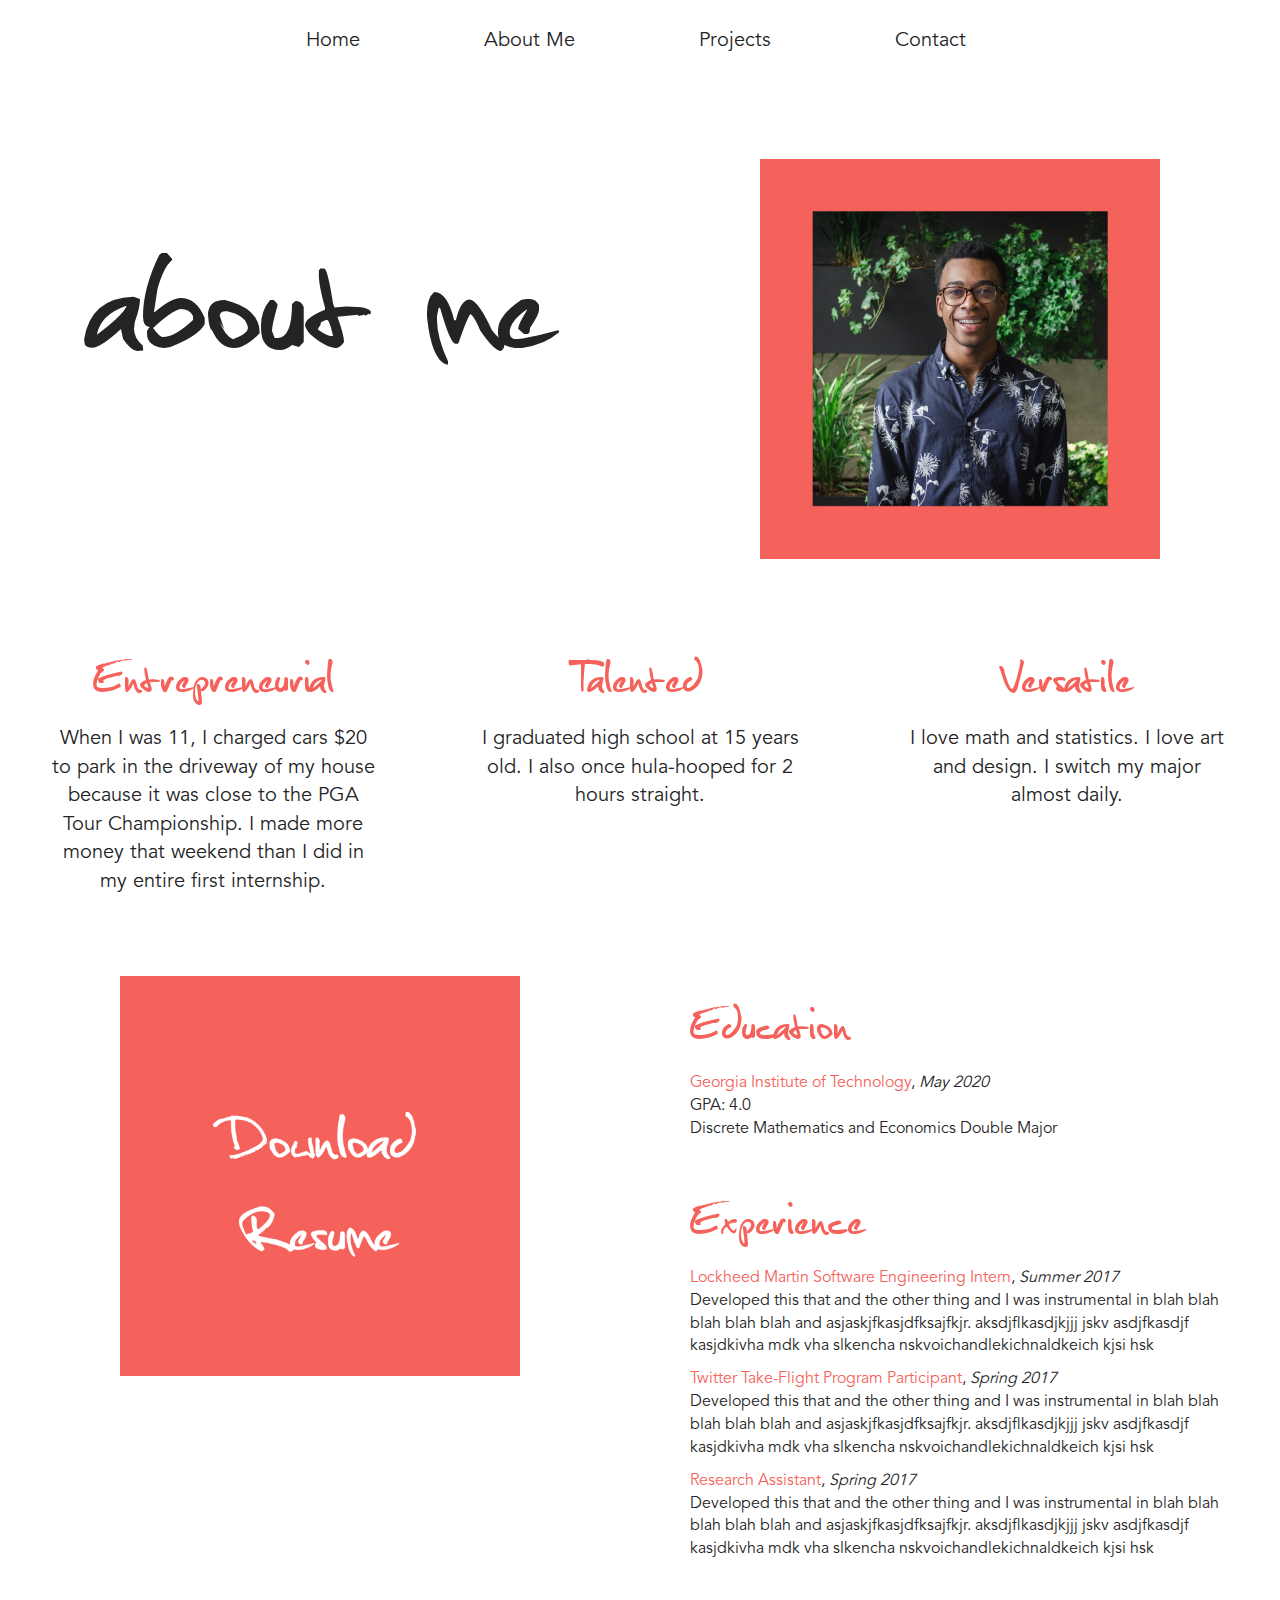
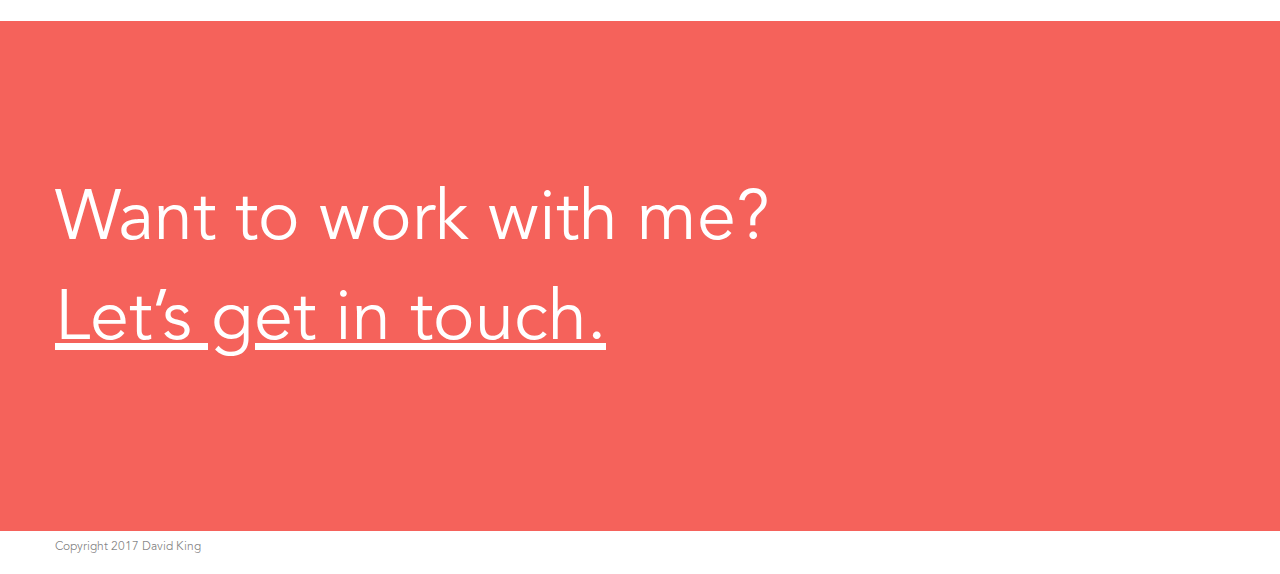
==== commit 3cc78416: "editing about-me page" ====
--- a/about-me.html
+++ b/about-me.html
@@ -149,7 +149,9 @@
 		<div class="container bloc-md">
 			<div class="row">
 				<div class="col-sm-12">
-					<img src="img/download-resume.png" class="center-block img-responsive" width="400" height="400" />
+				    <a href='resume.pdf'>
+					    <img src="img/download-resume.png" class="center-block img-responsive" style='height:400px' />
+                    </a>
 				</div>
 			</div>
 		</div>
@@ -197,49 +199,6 @@
 </div>
 <!-- Bloc Group END -->
 
-<!-- Bloc Group -->
-<div class='bloc-group'>
-
-<div class="bloc bloc-tile-4 bgc-white l-bloc" id="skills-1">
-	<div class="container bloc-md">
-		<div class="row">
-			<div class="col-sm-12">
-				<img src="img/skills-1.png" class="center-block img-responsive" />
-			</div>
-		</div>
-	</div>
-</div>
-
-<div class="bloc bgc-white bloc-tile-4 l-bloc" id="skills-2">
-	<div class="container bloc-md">
-		<div class="row">
-			<div class="col-sm-12">
-				<img src="img/skills-2.png" class="center-block img-responsive" />
-			</div>
-		</div>
-	</div>
-</div>
-<div class="bloc bloc-tile-4 bgc-white l-bloc" id="skills-3">
-	<div class="container bloc-md">
-		<div class="row">
-			<div class="col-sm-12">
-				<img src="img/skills-3.png" class="center-block img-responsive" />
-			</div>
-		</div>
-	</div>
-</div>
-
-<!-- bloc-8 -->
-<div class="bloc bgc-white bloc-tile-4 l-bloc" id="skills-4">
-	<div class="container bloc-md">
-		<div class="row">
-			<div class="col-sm-12">
-				<img src="img/skills-4.png" class="center-block img-responsive" />
-			</div>
-		</div>
-	</div>
-</div>
-</div>
 
 <!-- bloc-15 -->
 <div class="bloc bgc-pastel-red tc-white" id="bloc-15">
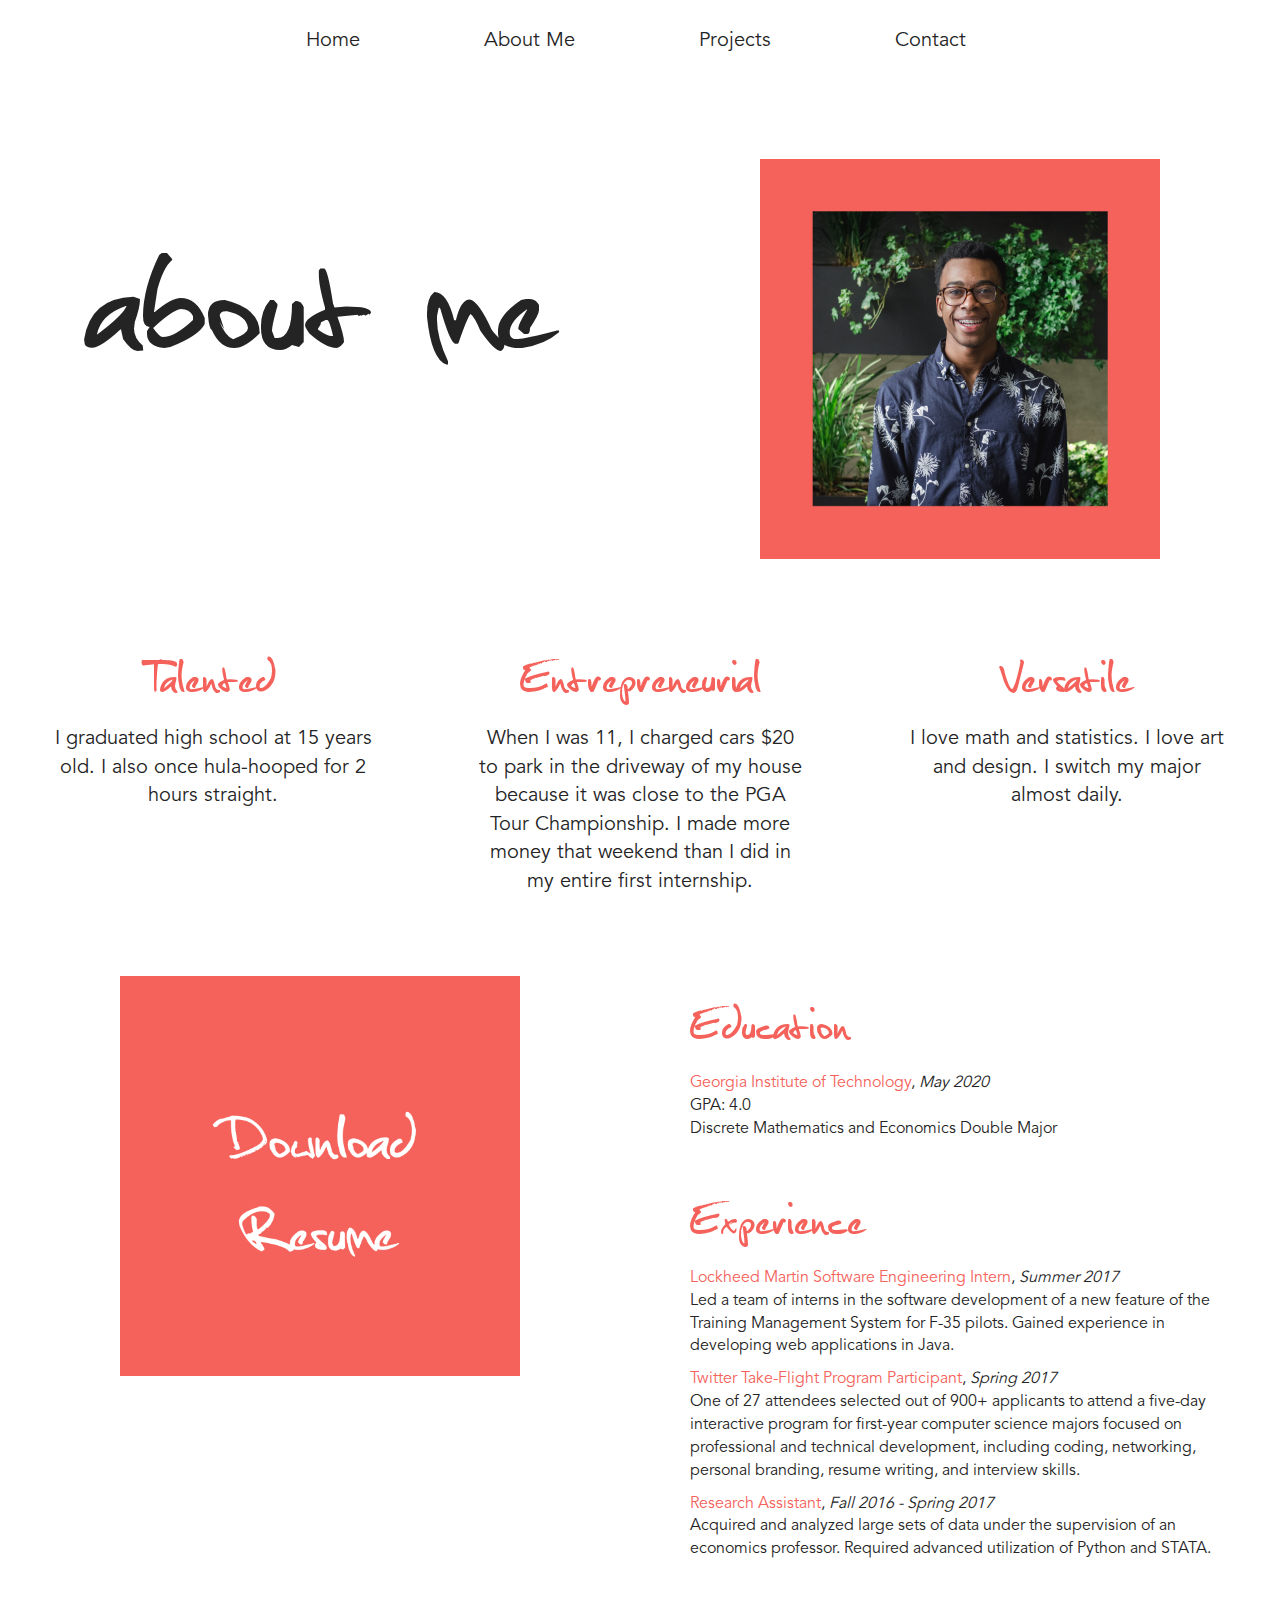
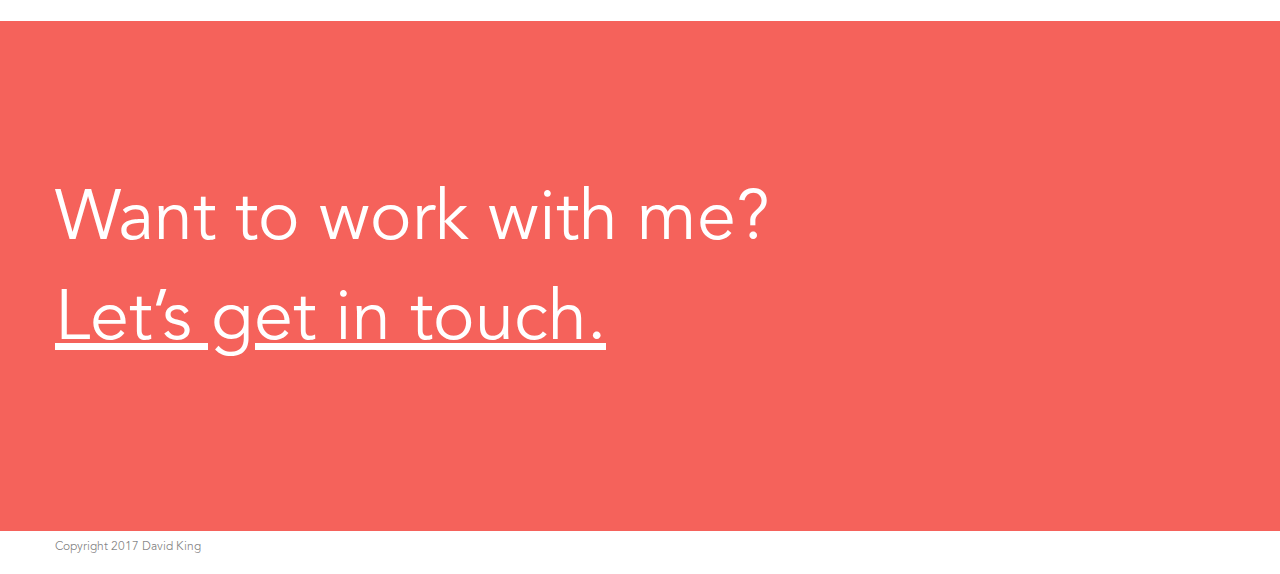
==== commit 507ef282: "work edits" ====
--- a/about-me.html
+++ b/about-me.html
@@ -95,28 +95,28 @@
 	<div class="container bloc-sm">
 		<div class="row">
 			<div class="col-sm-12">
+				<h3 class="mg-md text-center tc-pastel-red spec-font" style='font-size:60px'>
+					Talented
+				</h3>
+				<p class='about-desc text-center tc-dark-jungle-green'>
+					I graduated high school at 15 years old. I also once hula-hooped for 2 hours straight.
+				</p>
+			</div>
+		</div>
+	</div>
+</div>
+<!-- bloc-9 END -->
+
+<!-- bloc-10 -->
+<div class="bloc bgc-white bloc-tile-3 l-bloc" id="bloc-10">
+	<div class="container bloc-sm">
+		<div class="row">
+			<div class="col-sm-12">
 				<h3 class="mg-md text-center tc-pastel-red spec-font" style='font-size:60px' >
 					Entrepreneurial
 				</h3>
 				<p class='about-desc text-center tc-dark-jungle-green'>
 					When I was 11, I charged cars $20 to park in the driveway of my house because it was close to the PGA Tour Championship. I made more money that weekend than I did in my entire first internship.
-				</p>
-			</div>
-		</div>
-	</div>
-</div>
-<!-- bloc-9 END -->
-
-<!-- bloc-10 -->
-<div class="bloc bgc-white bloc-tile-3 l-bloc" id="bloc-10">
-	<div class="container bloc-sm">
-		<div class="row">
-			<div class="col-sm-12">
-				<h3 class="mg-md text-center tc-pastel-red spec-font" style='font-size:60px'>
-					Talented
-				</h3>
-				<p class='about-desc text-center tc-dark-jungle-green'>
-					I graduated high school at 15 years old. I also once hula-hooped for 2 hours straight.
 				</p>
 			</div>
 		</div>
@@ -175,20 +175,19 @@
 					</h3>
 					<p class='resume-desc tc-dark-jungle-green'>
 						<span class='tc-pastel-red' >Lockheed Martin Software Engineering Intern</span>, <span style='font-style:italic; '>Summer 2017</span><br>
-						Developed this that and the other thing and I was instrumental in blah blah blah blah blah and asjaskjfkasjdfksajfkjr. aksdjflkasdjkjjj jskv
-						asdjfkasdjf kasjdkivha mdk vha slkencha nskvoichandlekichnaldkeich kjsi hsk
+						Led a team of interns in the software development of a new feature of the Training Management System for F-35 pilots. Gained experience
+						in developing web applications in Java.
 						<br>
 					</p>
 					<p class='resume-desc tc-dark-jungle-green'>
 						<span class='tc-pastel-red' >Twitter Take-Flight Program Participant</span>, <span style='font-style:italic; '>Spring 2017</span><br>
-						Developed this that and the other thing and I was instrumental in blah blah blah blah blah and asjaskjfkasjdfksajfkjr. aksdjflkasdjkjjj jskv
-						asdjfkasdjf kasjdkivha mdk vha slkencha nskvoichandlekichnaldkeich kjsi hsk
+						One of 27 attendees selected out of 900+ applicants to attend a five-day interactive program for first-year computer science majors focused on
+						professional and technical development, including coding, networking, personal branding, resume writing, and interview skills.
 						<br>
 					</p>
 					<p class='resume-desc tc-dark-jungle-green'>
-						<span class='tc-pastel-red' >Research Assistant</span>, <span style='font-style:italic; '>Spring 2017</span><br>
-						Developed this that and the other thing and I was instrumental in blah blah blah blah blah and asjaskjfkasjdfksajfkjr. aksdjflkasdjkjjj jskv
-						asdjfkasdjf kasjdkivha mdk vha slkencha nskvoichandlekichnaldkeich kjsi hsk
+						<span class='tc-pastel-red' >Research Assistant</span>, <span style='font-style:italic; '>Fall 2016 - Spring 2017</span><br>
+						Acquired and analyzed large sets of data under the supervision of an economics professor. Required advanced utilization of Python and STATA.
 						<br>
 					</p>
 
@@ -205,7 +204,7 @@
 	<div class="container bloc-xl">
 		<div class="row">
 			<div class="col-sm-12">
-				<p class='contact'>
+				<p class='contact-1'>
 					Want to work with me?<br> <a href='contact.html'> Let&rsquo;s get in touch. </a>
 				</p>
 			</div>
--- a/style.css
+++ b/style.css
@@ -246,6 +246,9 @@
 .about-desc {
 	font-size: 20px;
 }
+.project-desc {
+	font-size: 16px;
+}
 .resume-desc {
 	font-size: 16px;
 }
@@ -257,6 +260,9 @@
 }
 #bloc-25 p{
 	font-size: 70px;
+}
+#bloc-27 h1{
+	font-size: 200px;
 }
 
 /* = NavBar
@@ -530,12 +536,19 @@
 
 h1,h2,h3,h4,h5,h6,p,label,.btn,a{
 }
-.contact a {
-	color:white;
+.contact-1 a {
+	color:white!important;
 	text-decoration: underline;
 }
-.contact a:hover {
-	color:black;
+.contact-1 a:hover {
+	color:#d3d3d3!important;
+}
+.contact-2 a {
+	color:#FFAC5C!important;
+	text-decoration: underline;
+}
+.contact-2 a:hover {
+	color:#d3d3d3!important;
 }
 .container{
 	max-width:1170px;
@@ -572,6 +585,9 @@
 .bgc-pastel-red{
 	background-color:#F5625B;
 }
+.bgc-sandy-brown{
+	background-color:#FFAC5C;
+}
 /* Text colour styles */
 
 .tc-dark-jungle-green{
@@ -582,6 +598,12 @@
 }
 .tc-pastel-red{
 	color:#F5625B!important;
+}
+.tc-sandy-brown{
+	color:#FFAC5C!important;
+}
+.tc-medium-turquoise{
+	color:#3FC6C2;
 }
 /* Button colour styles */
 
@@ -590,6 +612,14 @@
 	color:rgba(0,0,0,.5)!important;
 }
 .btn-sandy-brown:hover{
+	background:#cc8a4a;
+	color:rgba(0,0,0,.5)!important;
+}
+.btn-white{
+	background:#fff;
+	color:rgba(0,0,0,.5)!important;
+}
+.btn-white:hover{
 	background:#cc8a4a;
 	color:rgba(0,0,0,.5)!important;
 }
@@ -773,7 +803,7 @@
 	.bloc-mob-center-text{
 	text-align:center;
 }
- #bloc-1 h1{
+ #bloc-1 h1, #bloc-16 h1{
 	font-size: 100px;
 	line-height:100px;
 }
@@ -783,9 +813,15 @@
 #bloc-15 p{
 	font-size: 40px;
 }
+#bloc-25 p{
+	font-size: 40px;
+}
 #bloc-7 h1{
 	font-size: 100px;
 }
+#bloc-27 h1{
+	font-size: 100px;
+}
 /* = Text Mobile Alignment Classes
 -------------------------------------------------------------- */
 .text-center-xs{
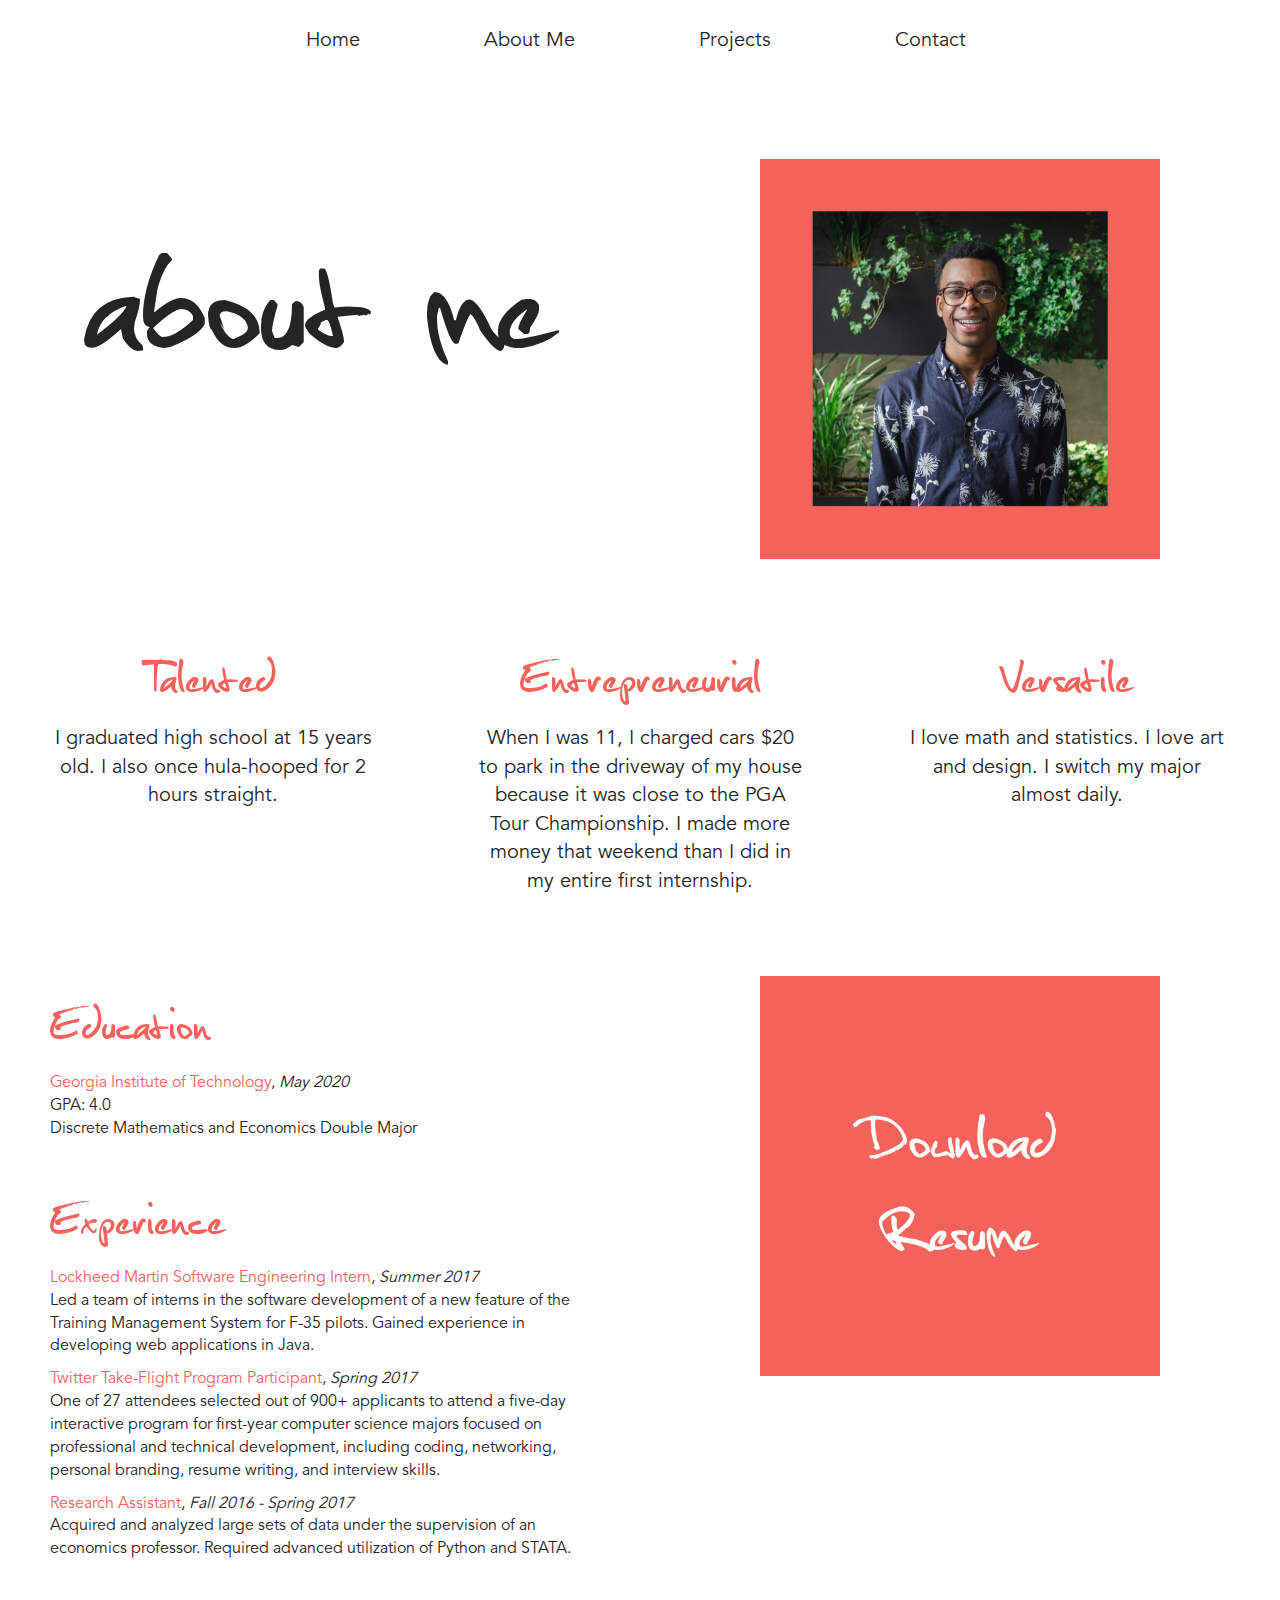
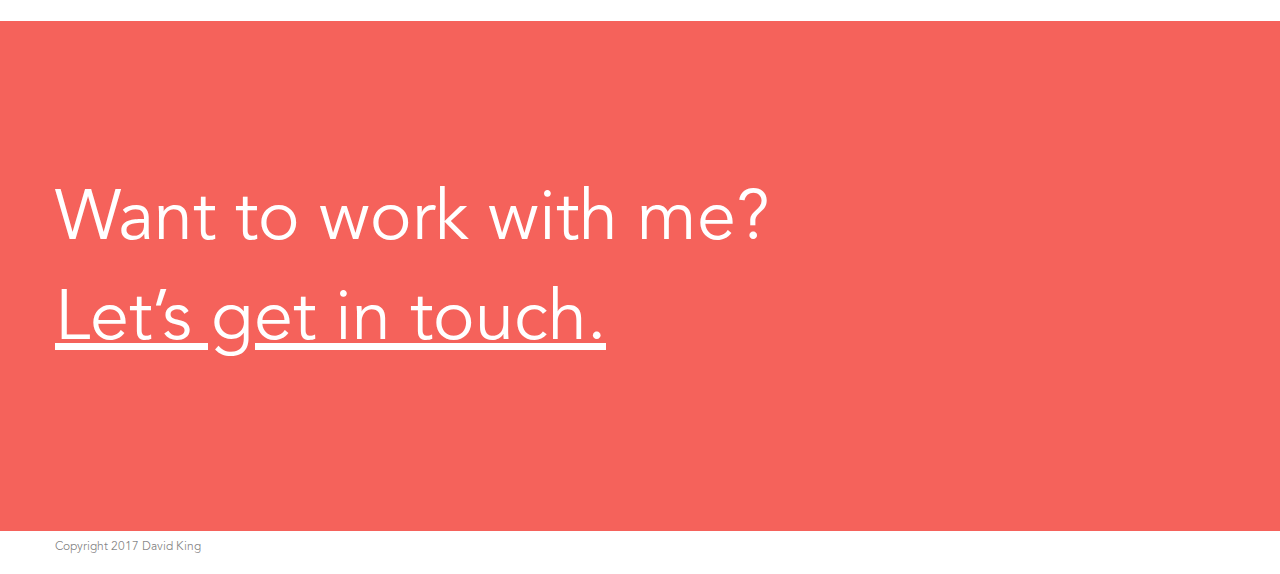
==== commit cf825db8: "more image size edits" ====
--- a/about-me.html
+++ b/about-me.html
@@ -149,9 +149,37 @@
 		<div class="container bloc-md">
 			<div class="row">
 				<div class="col-sm-12">
-				    <a href='resume.pdf'>
-					    <img src="img/download-resume.png" class="center-block img-responsive" style='height:400px' />
-                    </a>
+				<h3 class="mg-md tc-pastel-red spec-font" style='font-size:60px'>
+						Education
+					</h3>
+					<p class='resume-desc tc-dark-jungle-green'>
+						<span class='tc-pastel-red' >Georgia Institute of Technology</span>, <span style='font-style:italic; '>May 2020</span><br>
+						GPA: 4.0<br>
+						Discrete Mathematics and Economics Double Major<br>
+					</p>
+					<br>
+					<h3 class="mg-md tc-pastel-red spec-font" style='font-size:60px' >
+						Experience
+					</h3>
+					<p class='resume-desc tc-dark-jungle-green'>
+						<span class='tc-pastel-red' >Lockheed Martin Software Engineering Intern</span>, <span style='font-style:italic; '>Summer 2017</span><br>
+						Led a team of interns in the software development of a new feature of the Training Management System for F-35 pilots. Gained experience
+						in developing web applications in Java.
+						<br>
+					</p>
+					<p class='resume-desc tc-dark-jungle-green'>
+						<span class='tc-pastel-red' >Twitter Take-Flight Program Participant</span>, <span style='font-style:italic; '>Spring 2017</span><br>
+						One of 27 attendees selected out of 900+ applicants to attend a five-day interactive program for first-year computer science majors focused on
+						professional and technical development, including coding, networking, personal branding, resume writing, and interview skills.
+						<br>
+					</p>
+					<p class='resume-desc tc-dark-jungle-green'>
+						<span class='tc-pastel-red' >Research Assistant</span>, <span style='font-style:italic; '>Fall 2016 - Spring 2017</span><br>
+						Acquired and analyzed large sets of data under the supervision of an economics professor. Required advanced utilization of Python and STATA.
+						<br>
+					</p>
+
+
 				</div>
 			</div>
 		</div>
@@ -161,36 +189,9 @@
 		<div class="container bloc-md">
 			<div class="row">
 				<div class="col-sm-12">
-					<h3 class="mg-md tc-pastel-red spec-font" style='font-size:60px'>
-						Education
-					</h3>
-					<p class='resume-desc tc-dark-jungle-green'>
-						<span class='tc-pastel-red' >Georgia Institute of Technology</span>, <span style='font-style:italic; '>May 2020</span><br>
-						GPA: 4.0<br>
-						Discrete Mathematics and Economics Double Major<br>
-					</p>
-					<br>
-					<h3 class="mg-md tc-pastel-red spec-font" style='font-size:60px' >
-						Experience
-					</h3>
-					<p class='resume-desc tc-dark-jungle-green'>
-						<span class='tc-pastel-red' >Lockheed Martin Software Engineering Intern</span>, <span style='font-style:italic; '>Summer 2017</span><br>
-						Led a team of interns in the software development of a new feature of the Training Management System for F-35 pilots. Gained experience
-						in developing web applications in Java.
-						<br>
-					</p>
-					<p class='resume-desc tc-dark-jungle-green'>
-						<span class='tc-pastel-red' >Twitter Take-Flight Program Participant</span>, <span style='font-style:italic; '>Spring 2017</span><br>
-						One of 27 attendees selected out of 900+ applicants to attend a five-day interactive program for first-year computer science majors focused on
-						professional and technical development, including coding, networking, personal branding, resume writing, and interview skills.
-						<br>
-					</p>
-					<p class='resume-desc tc-dark-jungle-green'>
-						<span class='tc-pastel-red' >Research Assistant</span>, <span style='font-style:italic; '>Fall 2016 - Spring 2017</span><br>
-						Acquired and analyzed large sets of data under the supervision of an economics professor. Required advanced utilization of Python and STATA.
-						<br>
-					</p>
-
+					<a href='resume.pdf'>
+					    <img src="img/download-resume.png" class="center-block img-resize" style='width:400px' />
+                    </a>
 				</div>
 			</div>
 		</div>
--- a/style.css
+++ b/style.css
@@ -822,6 +822,9 @@
 #bloc-27 h1{
 	font-size: 100px;
 }
+.img-resize {
+	width:250px!important;
+}
 /* = Text Mobile Alignment Classes
 -------------------------------------------------------------- */
 .text-center-xs{
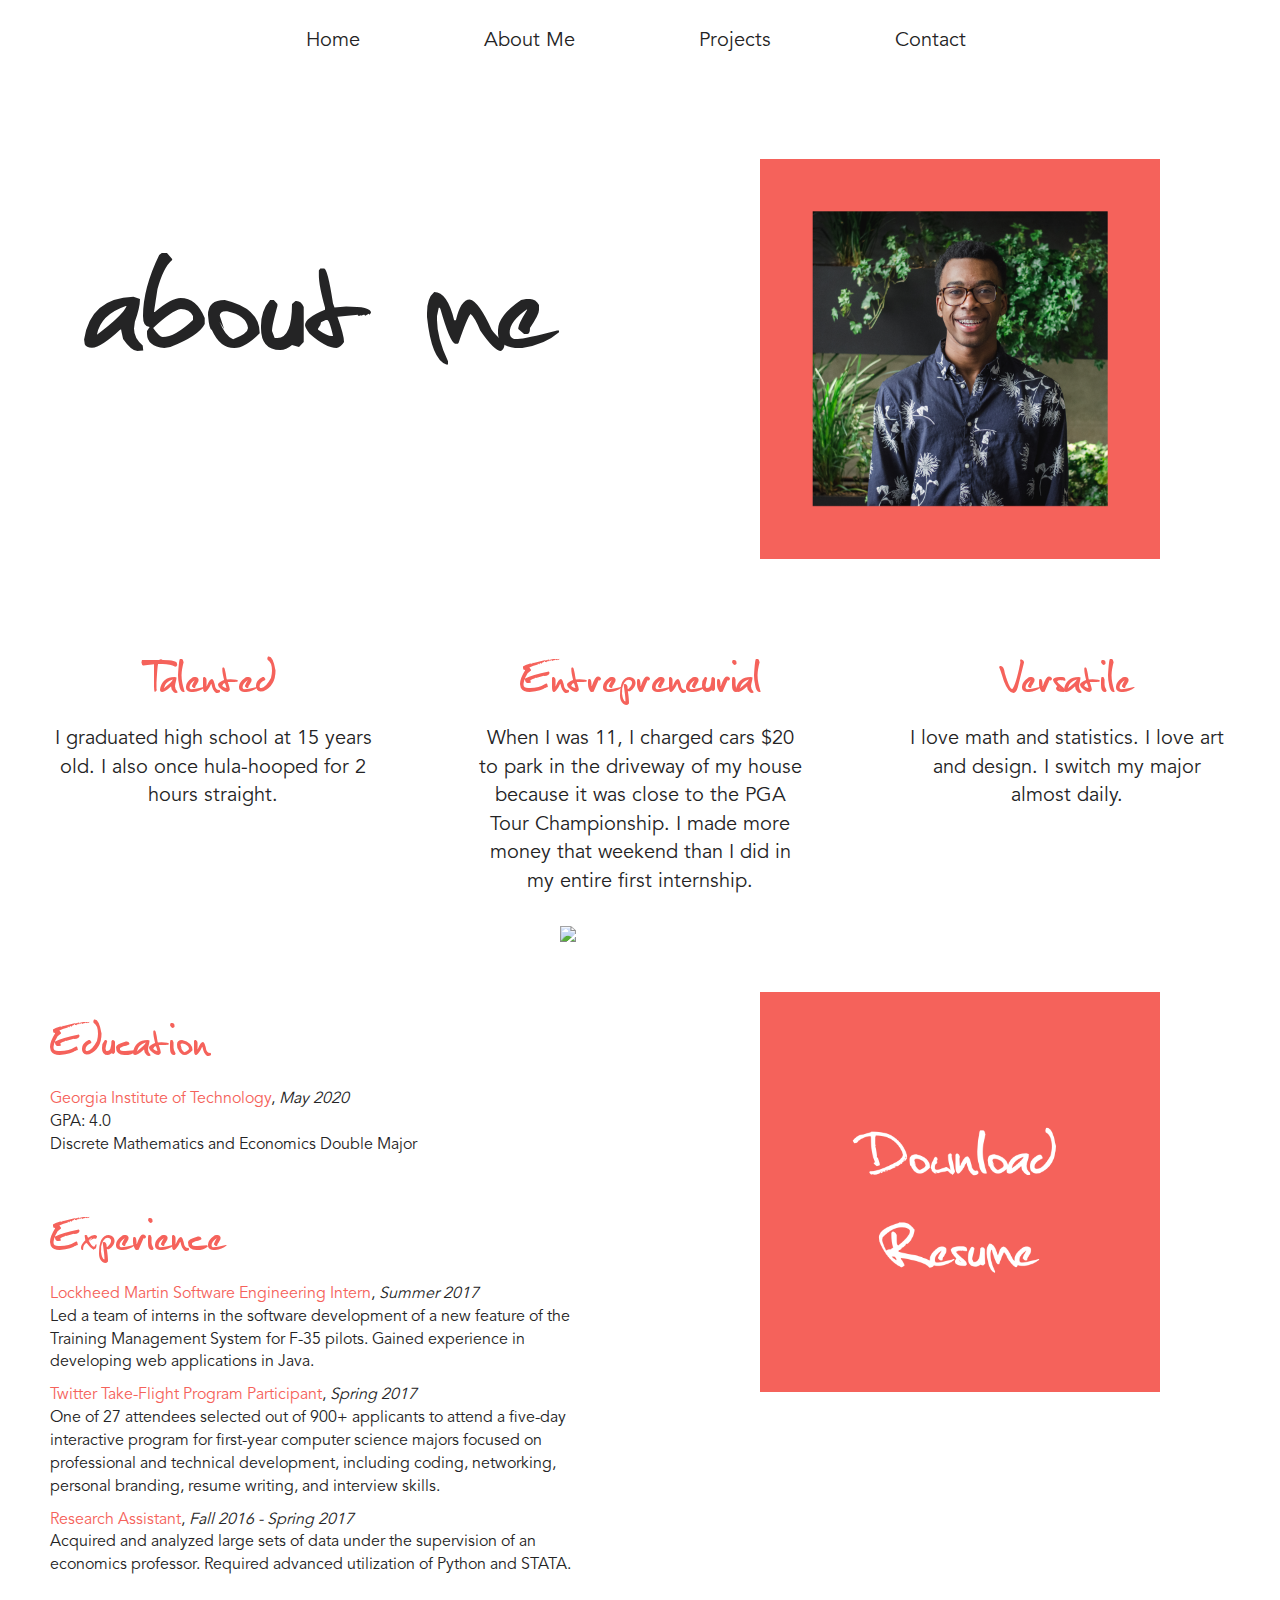
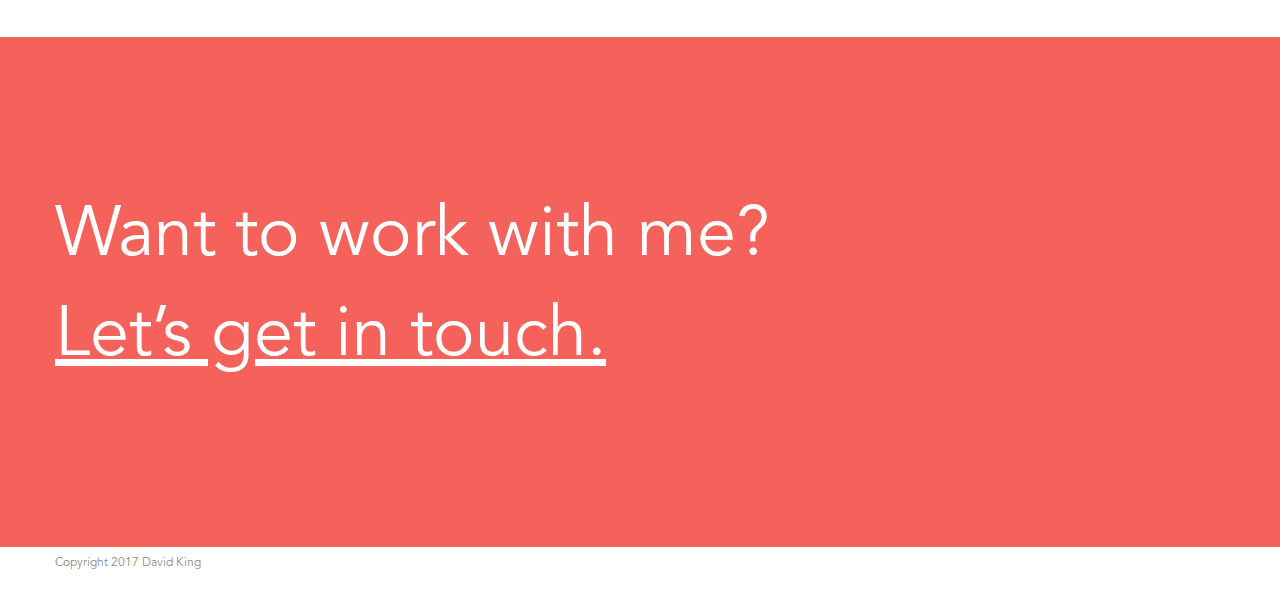
==== commit 79bb0c50: "dots.png" ====
--- a/about-me.html
+++ b/about-me.html
@@ -142,7 +142,17 @@
 <!-- bloc-11 END -->
 </div>
 <!-- Bloc Group END -->
-
+<!-- bloc-16 -->
+<div class="bloc bgc-white l-bloc" id="dots">
+	<div class="container">
+		<div class="row">
+			<div class="col-sm-12">
+				<img class='center-block' width=160px src='img/dots.png'>
+			</div>
+		</div>
+	</div>
+</div>
+<!-- bloc-16 END -->
 <!-- Bloc Group -->
 <div class='bloc-group'>
 	<div class="bloc bloc-tile-2 bgc-white l-bloc" id="bloc-12">
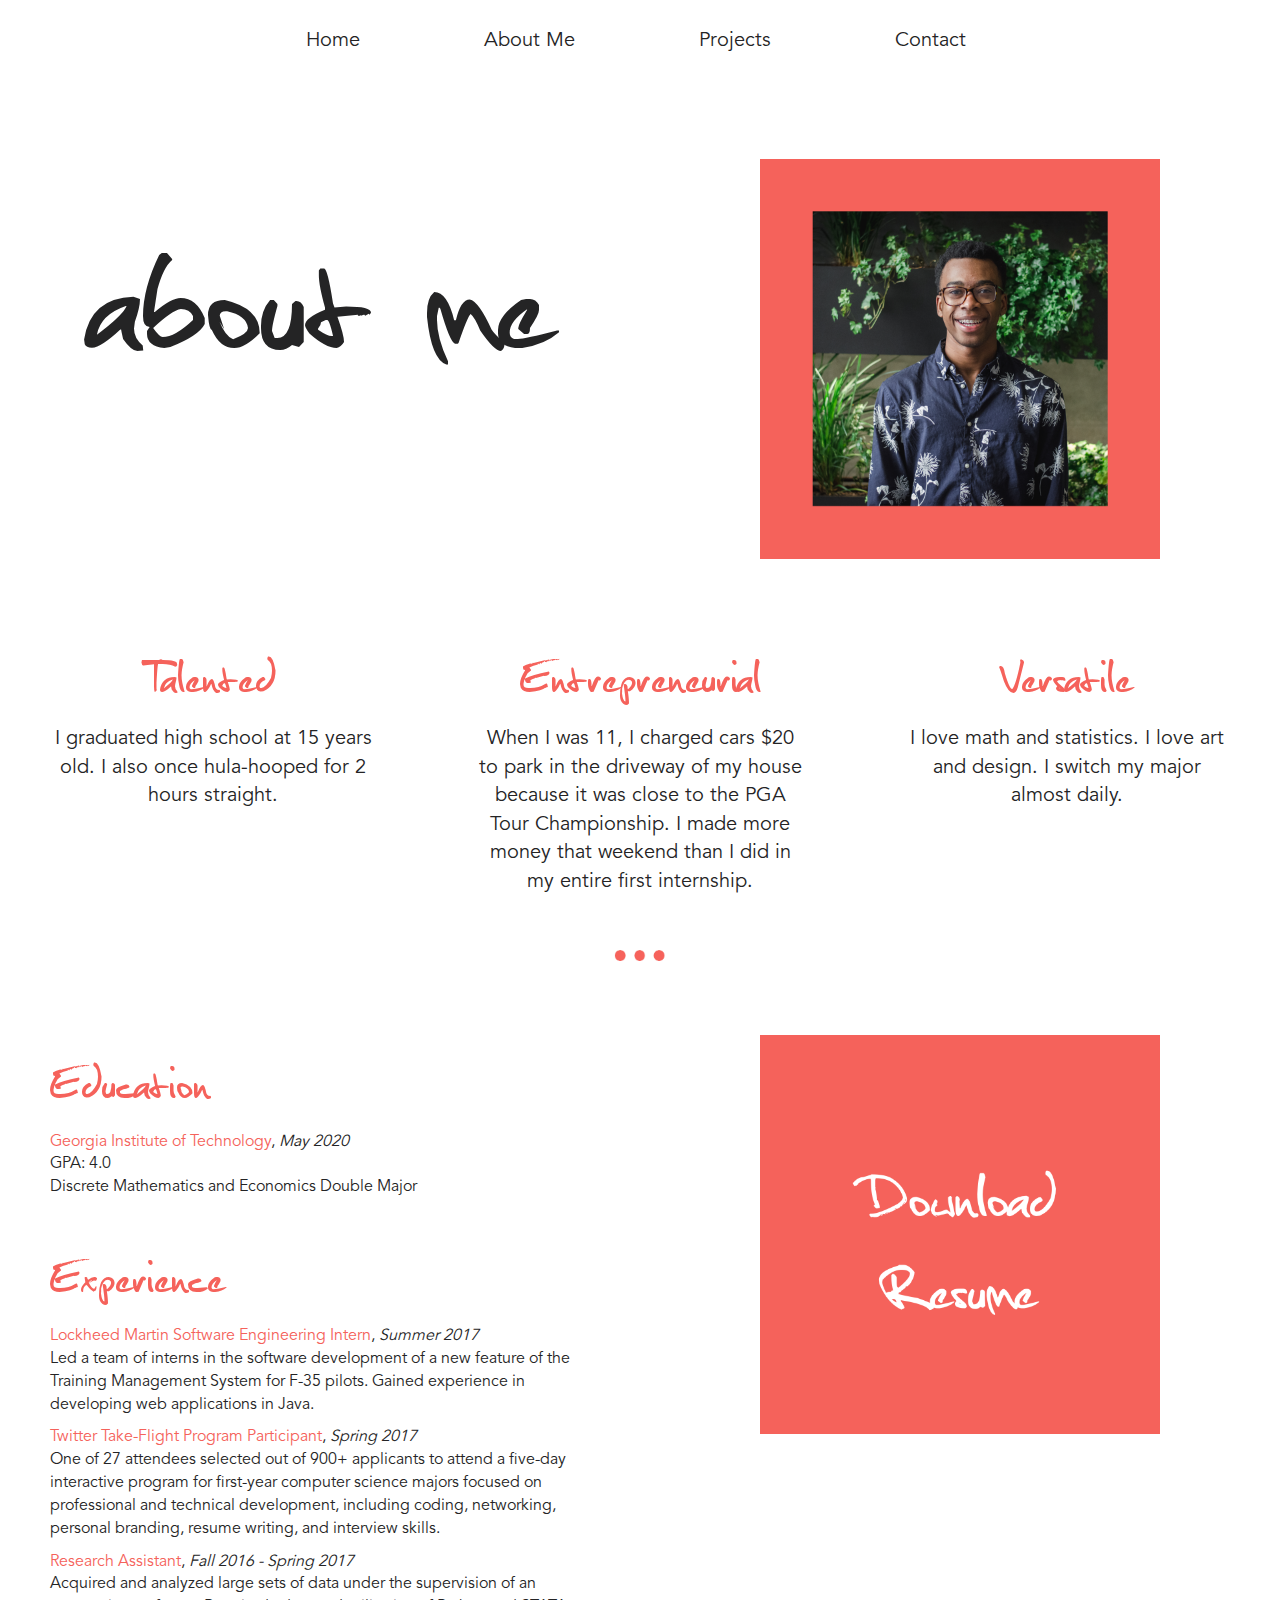
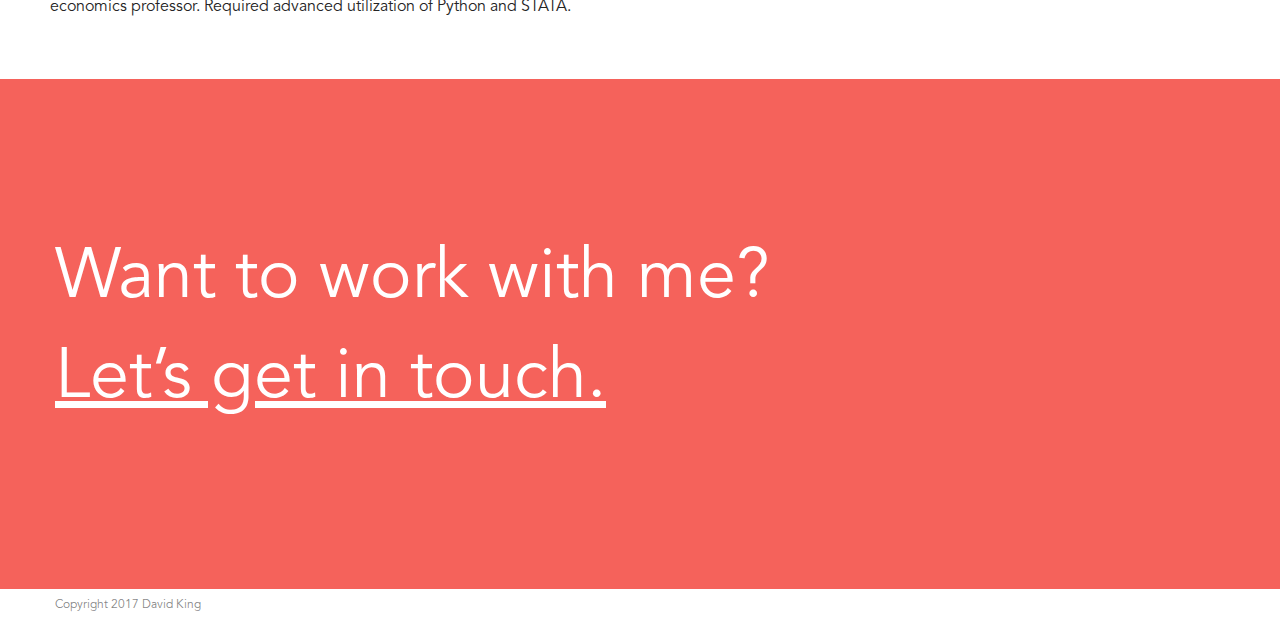
==== commit 4868e7de: "update about-me.html" ====
--- a/about-me.html
+++ b/about-me.html
@@ -147,7 +147,7 @@
 	<div class="container">
 		<div class="row">
 			<div class="col-sm-12">
-				<img class='center-block' width=160px src='img/dots.png'>
+				<img class='center-block' width=160px src='img/dots.PNG'>
 			</div>
 		</div>
 	</div>
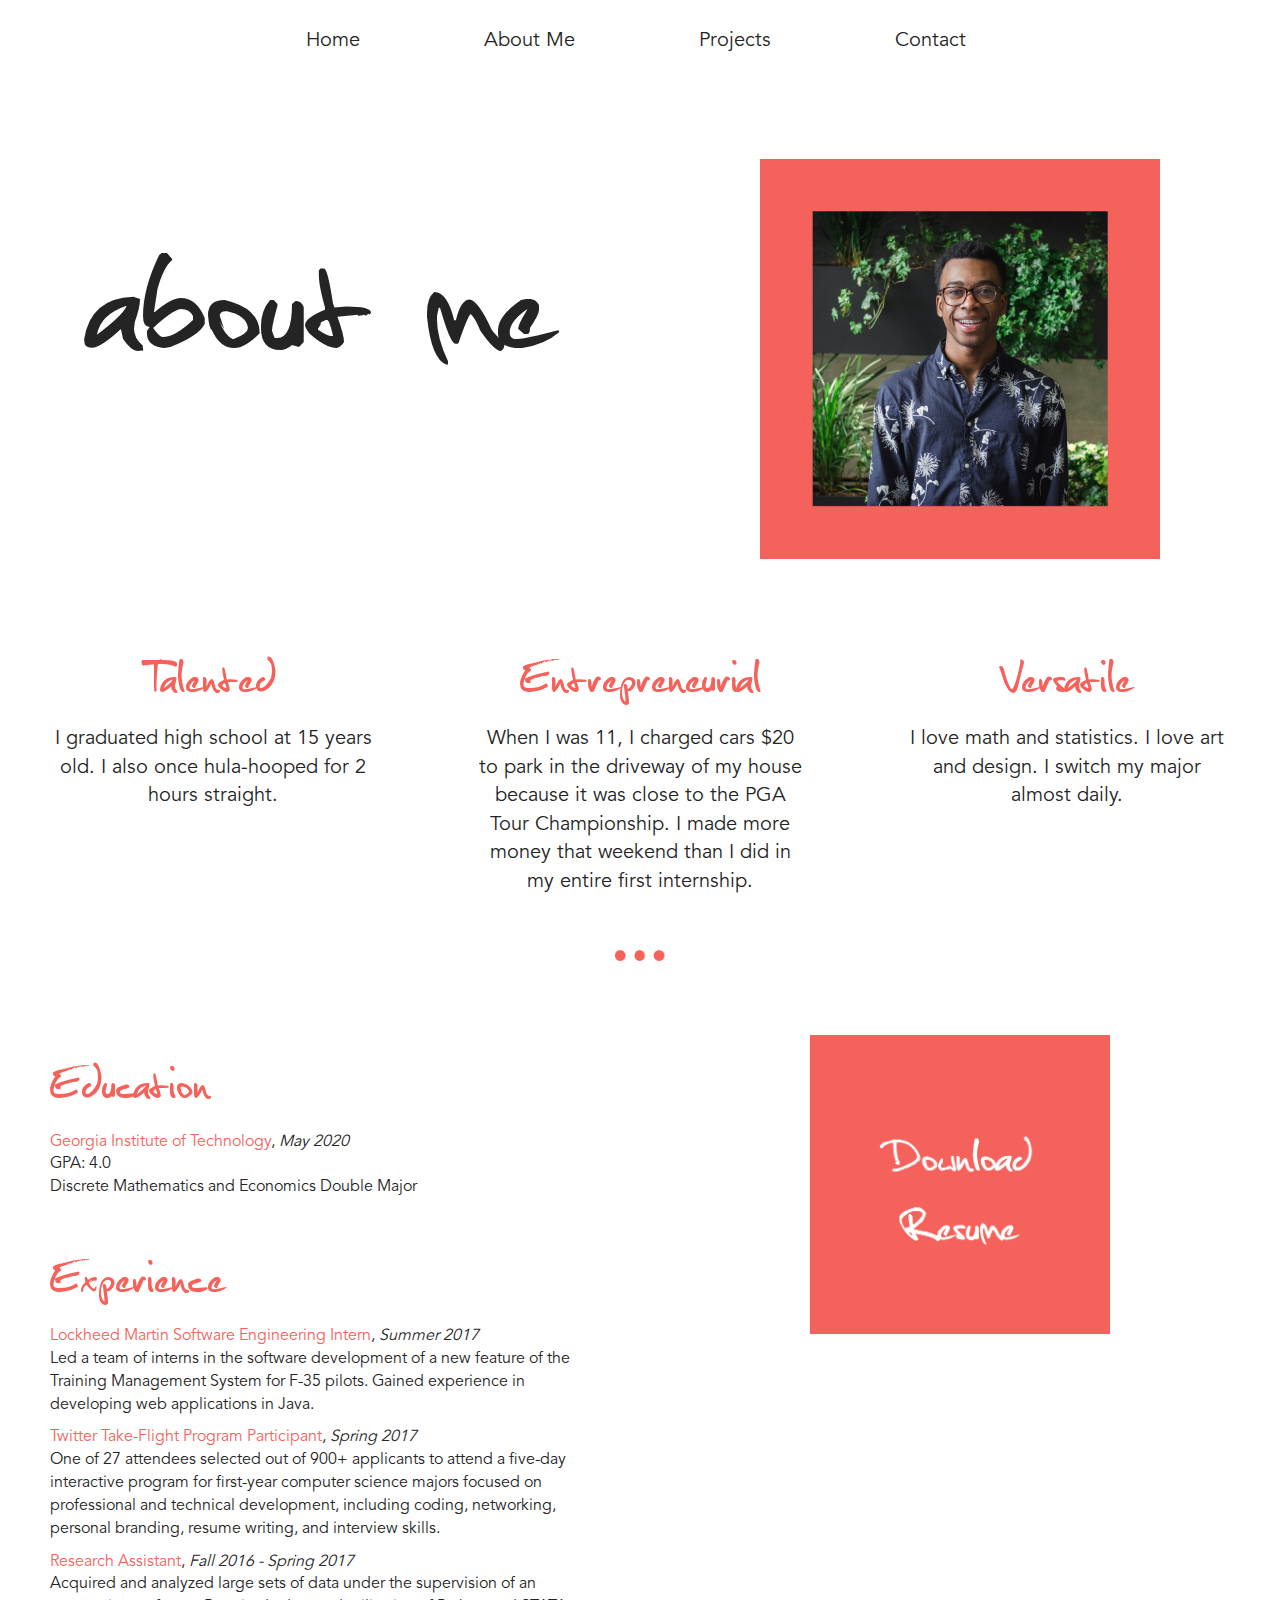
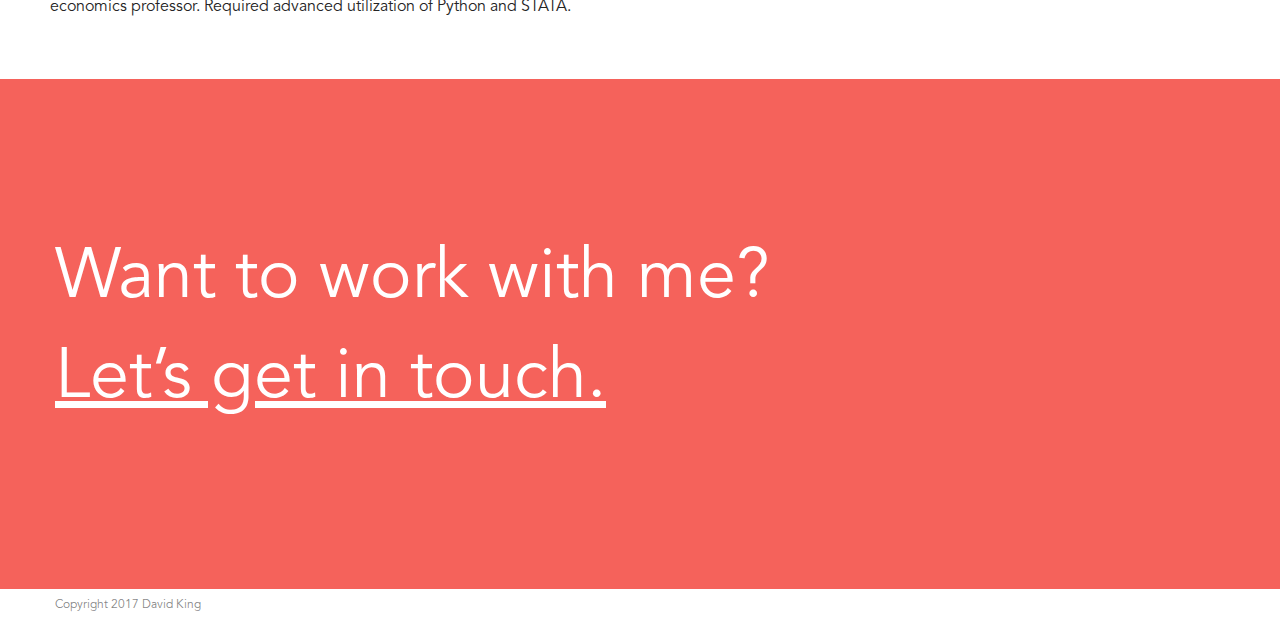
==== commit 5cd30831: "Added resume, changed image sizes" ====
--- a/about-me.html
+++ b/about-me.html
@@ -200,7 +200,7 @@
 			<div class="row">
 				<div class="col-sm-12">
 					<a href='resume.pdf'>
-					    <img src="img/download-resume.png" class="center-block img-resize" style='width:400px' />
+					    <img src="img/download-resume.png" class="center-block img-resize" style='width:300px' />
                     </a>
 				</div>
 			</div>
